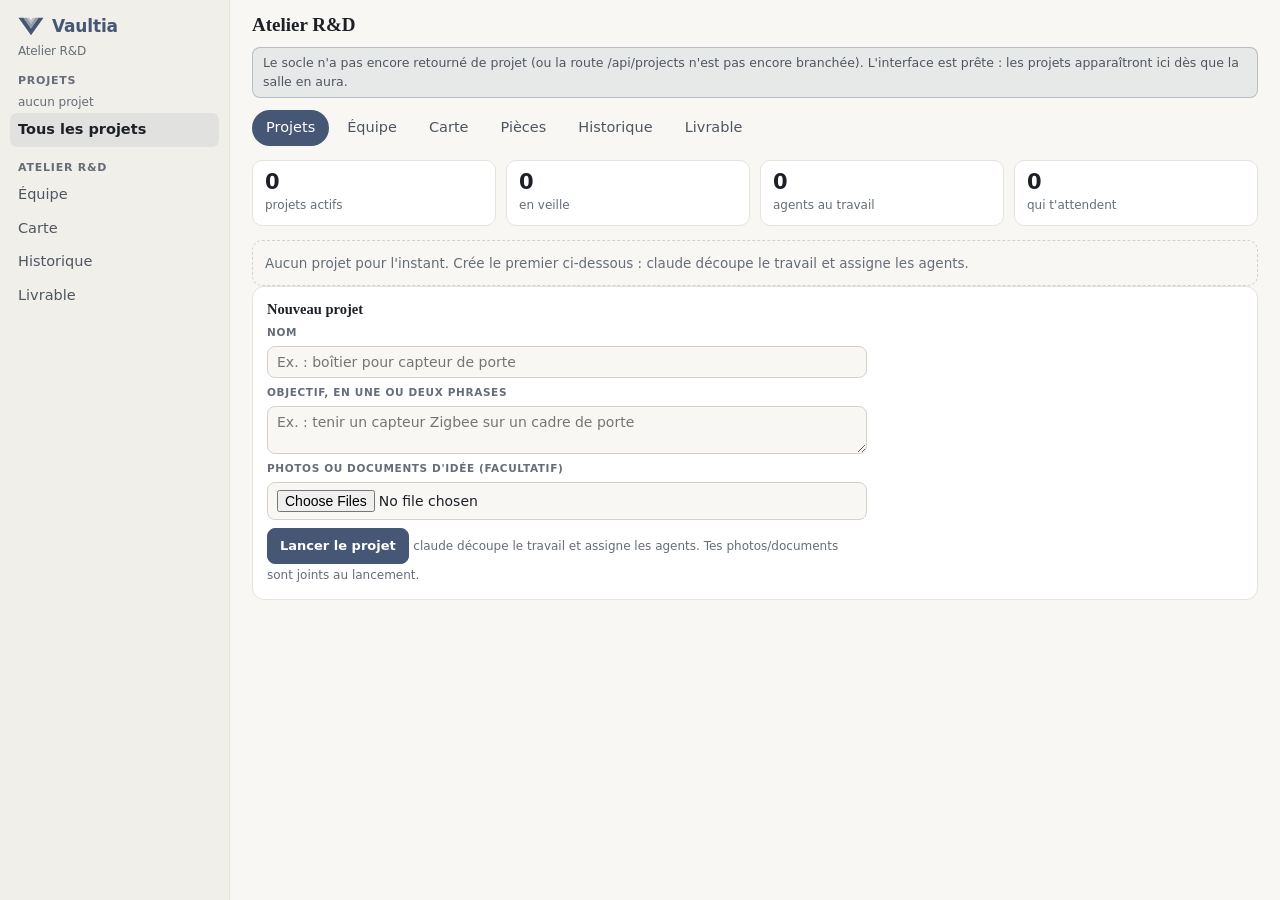
==== static/atelier.html @ d3f09b32 "3D : corrige le module (return illegal l.96 + import 'three' nu) qui cassait toute la vue 3D three-v" ====
<!doctype html>
<html lang="fr">
<head>
<meta charset="utf-8">
<meta name="viewport" content="width=device-width, initial-scale=1, viewport-fit=cover">
<title>Atelier R&amp;D · Vaultia</title>
<link rel="stylesheet" href="/static/atelier.css?v=2">
</head>
<body>
<div class="mtop">
  <span class="brand"><svg class="logo" viewBox="100 180 312 222" aria-hidden="true"><path fill-rule="evenodd" fill="currentColor" d="M106 185.5H406L256 397Z M164.59 185.5H347.41L256 314.38Z"/><path fill-rule="evenodd" fill="currentColor" fill-opacity=".55" d="M164.59 185.5H347.41L256 314.38Z M202.09 185.5H309.91L256 261.51Z"/><path fill-rule="evenodd" fill="currentColor" fill-opacity=".3" d="M202.09 185.5H309.91L256 261.51Z M234.91 185.5H277.09L256 215.24Z"/></svg>Vaultia</span>
  <label for="msel" class="lbl" hidden>Aller à</label>
  <select id="msel" aria-label="Aller à"></select>
</div>

<div class="app">
  <aside class="rail" aria-label="Atelier R&D">
    <div class="brand"><svg class="logo" viewBox="100 180 312 222" aria-hidden="true"><path fill-rule="evenodd" fill="currentColor" d="M106 185.5H406L256 397Z M164.59 185.5H347.41L256 314.38Z"/><path fill-rule="evenodd" fill="currentColor" fill-opacity=".55" d="M164.59 185.5H347.41L256 314.38Z M202.09 185.5H309.91L256 261.51Z"/><path fill-rule="evenodd" fill="currentColor" fill-opacity=".3" d="M202.09 185.5H309.91L256 261.51Z M234.91 185.5H277.09L256 215.24Z"/></svg>Vaultia<small style="flex-basis:100%">Atelier R&amp;D</small></div>
    <div>
      <h4>Projets</h4>
      <div id="rail-proj"></div>
      <button class="it" data-go="projets">Tous les projets</button>
    </div>
    <div>
      <h4>Atelier R&amp;D</h4>
      <button class="it" data-go="equipe" aria-current="true">Équipe</button>
      <button class="it" data-go="carte">Carte</button>
      <button class="it" data-go="hist">Historique</button>
      <button class="it" data-go="livrable">Livrable</button>
    </div>
  </aside>

  <main class="main" id="main">
    <div class="mhead"><h1>Atelier R&amp;D</h1><span class="sub" id="mhead-sub"></span></div>
    <div class="note" id="note" hidden></div>
    <div class="alertes" id="alertes" hidden></div>
    <div class="equipe-row" id="equipe-row" hidden></div>

    <nav class="tabs" role="tablist" id="tabs">
      <button role="tab" aria-selected="true" data-v="projets">Projets</button>
      <button role="tab" aria-selected="false" data-v="equipe">Équipe</button>
      <button role="tab" aria-selected="false" data-v="carte">Carte</button>
      <button role="tab" aria-selected="false" data-v="pieces">Pièces</button>
      <button role="tab" aria-selected="false" data-v="hist">Historique</button>
      <button role="tab" aria-selected="false" data-v="livrable">Livrable</button>
    </nav>

    <div id="projhead" hidden></div>

    <section id="v-projets">
      <div class="summary" id="psum"></div>
      <div id="prows"></div>
      <div class="panel">
        <h3>Nouveau projet</h3>
        <form class="form" id="newproj">
          <label class="lbl" for="np-nom">Nom</label><input id="np-nom" placeholder="Ex. : boîtier pour capteur de porte">
          <label class="lbl" for="np-but">Objectif, en une ou deux phrases</label><textarea id="np-but" rows="2" placeholder="Ex. : tenir un capteur Zigbee sur un cadre de porte"></textarea>
          <label class="lbl" for="np-fich">Photos ou documents d'idée (facultatif)</label><input id="np-fich" type="file" multiple accept="image/*,.pdf,.txt,.md,.csv,.json,.doc,.docx,.xls,.xlsx,.ppt,.pptx,.rtf,.odt,.dxf,.step,.stp,.stl,.3mf,.fcstd">
          <div><button class="btn pri" type="submit">Lancer le projet</button> <span class="cap">claude découpe le travail et assigne les agents. Tes photos/documents sont joints au lancement.</span></div>
        </form>
      </div>
    </section>

    <section id="v-equipe" hidden>
      <div class="summary" id="esum"></div>
      <div class="team" id="team"></div>
    </section>

    <section id="v-carte" hidden>
      <div class="chips" style="margin-bottom:8px;justify-content:space-between;width:100%"><span class="cap" id="carte-proj"></span><button class="btn pri" data-act="newtask">+ Tâche</button></div>
      <form class="panel form" id="taskform" hidden>
        <h3>Nouvelle tâche dans ce projet</h3>
        <label class="lbl" for="tk-t">Titre</label><input id="tk-t" placeholder="Ex. : vérifier le jeu des tenons après impression">
        <label class="lbl" for="tk-c">Étape</label><select id="tk-c"></select>
        <label class="lbl" for="tk-r">Responsable</label><select id="tk-r"><option>claude</option><option>codex</option><option>qwencode</option><option>grok</option><option>gemini</option><option>Charles</option></select>
        <div><button class="btn pri" type="submit">Ajouter la tâche</button> <button class="btn" type="button" data-act="canceltask">Annuler</button></div>
      </form>
      <div class="legend"><span class="pill s-fait">fait</span><span class="pill s-cours">en cours</span><span class="pill s-afaire">à faire</span><span class="pill s-charles">attend Charles</span><span class="pill s-bloque">bloqué</span></div>
      <div class="pourquoi" id="pourquoi" hidden></div>
      <div class="mapbox" id="mapbox"><svg class="links" id="links"></svg><div class="map" id="map"></div></div>
      <p class="cap">Clique une tâche pour sa fiche (ce qui a été fait, pourquoi, preuve, historique), ou une étape pour ce qu'elle couvre.</p>
    </section>

    <section id="v-pieces" hidden>
      <div class="panel">
        <h3>Vue éclatée</h3>
        <div id="pc-eclatee" class="eclatee"></div>
        <p class="cap">Chaque bloc est un sous-ensemble. Il s'assombrit à mesure que ses pièces sont validées. Clique un bloc pour ouvrir sa fiche.</p>
      </div>
      <div class="panel">
        <div class="chips" style="margin-bottom:8px;justify-content:space-between;width:100%">
          <h3 style="margin:0">Progression 3D</h3>
          <span class="cap" id="v3d-cap"></span>
        </div>
        <div id="v3d-wrap" style="height:420px;position:relative;border:1px solid var(--line);border-radius:8px;overflow:hidden">
          <div id="v3d-canvas" style="width:100%;height:100%"></div>
        </div>
        <div class="chips" style="margin-top:8px;justify-content:space-between;width:100%">
          <label class="lbl" for="v3d-eclate" style="margin:0">Éclaté</label>
          <input type="range" id="v3d-eclate" min="0" max="100" value="0" style="width:120px">
        </div>
        <p class="cap">Rotation : glisser. Zoom : molette. Clic sur une pièce → sa fiche. Les fantômes sont les sous-ensembles non modélisés.</p>
      </div>

      <div class="panel">
        <div class="chips" style="margin-bottom:8px;justify-content:space-between;width:100%">
          <h3 style="margin:0">Pièces du projet</h3>
          <span class="cap" id="pc-cap"></span>
        </div>
        <div class="pc-filtres">
          <input id="pc-q" type="search" placeholder="Filtrer (numéro, nom, révision, origine, statut)">
          <select id="pc-f" aria-label="Filtrer par statut"></select>
        </div>
        <div class="tblw"><table id="pc-tbl"></table></div>
      </div>
      <div class="panel">
        <h3>Achats du projet</h3>
        <div id="pc-achats"></div>
        <p class="cap">Clique une pièce du tableau pour sa fiche : offres sourcées, nomenclature (où elle est utilisée), historique et fichier.</p>
      </div>
    </section>

    <section id="v-hist" hidden>
      <div class="panel"><ul class="timeline" id="hlist"></ul></div>
    </section>

    <section id="v-livrable" hidden>
      <div class="grid2">
        <div class="panel"><h3>Livrables</h3><div class="tblw"><table id="liv-tbl"></table></div><p class="cap" id="liv-cap"></p></div>
        <div class="panel"><h3>Révisions figées</h3><div id="liv-rev"></div></div>
      </div>
    </section>
  </main>
</div>

<button class="fab" id="fab" data-act="openchat" hidden>Conversation</button>
<dialog class="fiche" id="fiche" aria-labelledby="fiche-t"><div id="fiche-c"></div></dialog>
<div class="toast" id="toast" hidden></div>
<script type="module" src="/static/three-viewer.js?v=2"></script>
<script type="module" src="/static/atelier.js?v=7"></script>
</body>
</html>
---- static/atelier.css ----
/* Atelier R&D · Vaultia — thème repris de la maquette v0.6 (atelier-rd-v0.6.html).
   3 colonnes : projets/vues à gauche, vue R&D au centre, (conversation en tiroir au cell). */
:root{
  --paper:#f8f7f4;--rail:#f1efea;--surface:#fff;--bubble:#edebe6;--ink:#1d2127;--ink2:#4f5661;--ink3:#666d78;
  --line:#e6e3dc;--line2:#d5d1c8;--slate:#465775;--slate-55:rgba(70,87,117,.55);--slate-30:rgba(70,87,117,.3);--slate-soft:rgba(70,87,117,.09);--slate-line:rgba(70,87,117,.3);--on-slate:#fff;
  --ok:#2e7a58;--ok-soft:rgba(46,122,88,.11);--warn:#946512;--warn-soft:rgba(148,101,18,.12);
  --bad:#b0413a;--bad-soft:rgba(176,65,58,.1);--idle:var(--slate-30);
  --ui:-apple-system,BlinkMacSystemFont,"Segoe UI Variable Text","Segoe UI",system-ui,Roboto,"Noto Sans",sans-serif;
  --read:"Source Serif 4","Iowan Old Style",Charter,Georgia,serif;
  --mono:ui-monospace,"SF Mono","Cascadia Code","JetBrains Mono",Menlo,Consolas,monospace;
}
@media (prefers-color-scheme:dark){:root:not([data-theme="light"]){
  --paper:#1e1e1c;--rail:#191917;--surface:#2a2a27;--bubble:#32322e;--ink:#ecebe6;--ink2:#bab6ae;--ink3:#9c9891;--line:#34342f;--line2:#45443f;
  --slate:#aebbd7;--slate-55:rgba(174,187,215,.55);--slate-30:rgba(174,187,215,.3);--slate-soft:rgba(174,187,215,.11);--slate-line:rgba(174,187,215,.32);--on-slate:#161b26;
  --ok:#7cc3a0;--ok-soft:rgba(124,195,160,.13);--warn:#e1b65b;--warn-soft:rgba(225,182,91,.13);--bad:#e5857c;--bad-soft:rgba(229,133,124,.12);
  --idle:var(--slate-30);color-scheme:dark}}
*{box-sizing:border-box}
[hidden]{display:none!important}
html,body{height:100%}
body{background:var(--paper);color:var(--ink);font:14.5px/1.5 var(--ui);margin:0}
button{font:inherit;color:inherit}
button:focus-visible,textarea:focus-visible,input:focus-visible,select:focus-visible{outline:2px solid var(--slate);outline-offset:2px}
code{font:12.5px var(--mono)}
.app{display:grid;grid-template-columns:230px minmax(0,1fr);height:100%}
/* ---- rail ---- */
.rail{background:var(--rail);border-right:1px solid var(--line);padding:14px 10px;overflow-y:auto;display:flex;flex-direction:column;gap:14px}
.brand{font:600 17px var(--ui);letter-spacing:-.01em;color:var(--slate);padding:2px 8px;display:flex;align-items:center;gap:8px;flex-wrap:wrap}
.logo{width:26px;height:19px;color:var(--slate);flex:none}
.brand small{display:block;font:12px var(--ui);color:var(--ink3)}
.rail h4{font:600 11px var(--ui);letter-spacing:.07em;text-transform:uppercase;color:var(--ink3);margin:0 8px 4px}
.rail .it{display:flex;align-items:center;gap:8px;width:100%;text-align:left;background:none;border:0;border-radius:7px;padding:6px 8px;cursor:pointer;color:var(--ink2)}
.rail .it:hover{background:rgba(127,127,127,.08)}
.rail .it[aria-current="true"]{background:var(--slate-soft);color:var(--ink);font-weight:600}
.rail .it .st{margin-left:auto;font-size:11px;color:var(--ink3)}
.rail .proj{display:flex;align-items:center;gap:7px;width:100%;text-align:left;background:none;border:0;border-radius:7px;padding:6px 8px;cursor:pointer;color:var(--ink2);font:inherit}
.rail .proj[aria-current="true"]{background:var(--slate-soft);color:var(--ink);font-weight:600}
.rail .proj .pn{flex:1 1 auto;min-width:4ch;overflow:hidden;text-overflow:ellipsis;white-space:nowrap}
.rail .proj .st{flex:0 1 auto;min-width:0;max-width:45%;overflow:hidden;text-overflow:ellipsis;white-space:nowrap}
.rail .proj.enfant{margin-left:14px}
.rail .proj.enfant .pn{font-weight:500}
.rail-sep{height:1px;background:var(--line);margin:6px 8px}
.dot{width:8px;height:8px;border-radius:50%;flex:none;background:var(--idle)}
.dot.actif{background:var(--ok)}.dot.veille{background:var(--idle)}.dot.termine{background:var(--slate-55)}.dot.arrete{background:var(--bad)}.dot.silence{background:var(--warn)}.dot.fait{background:var(--ok)}
/* ---- centre ---- */
.main{overflow-y:auto;padding-inline:22px;padding-block:14px 44px;min-width:0}
.mhead{display:flex;flex-wrap:wrap;align-items:baseline;gap:6px 14px;margin-bottom:10px}
.mhead h1{font:600 19px/1.2 var(--read);margin:0}
.mhead .sub{color:var(--ink3);font-size:12.5px}
.note{font-size:12.5px;color:var(--ink2);background:var(--slate-soft);border:1px solid var(--slate-line);border-radius:8px;padding:6px 10px;margin-bottom:12px}
/* U4 : bandeau d'alertes globales (sauvegarde, copie hors tour) — accent « warn », distinct du .note d'erreur. */
.alertes{font-size:12.5px;color:var(--warn);background:var(--warn-soft);border:1px solid var(--line2);border-left:4px solid var(--warn);border-radius:8px;padding:6px 10px;margin-bottom:12px;display:flex;flex-wrap:wrap;gap:3px 12px;align-items:baseline}
.alertes .al{color:var(--ink2)}
/* U5 : rangée Équipe — qui travaille, sur quoi, depuis quand */
.equipe-row{font-size:12.5px;color:var(--ink2);background:var(--slate-soft);border:1px solid var(--slate-line);border-radius:8px;padding:6px 10px;margin-bottom:12px;display:flex;flex-wrap:wrap;gap:4px 16px;align-items:baseline}
.equipe-row b{color:var(--ink)}
.equipe-item{display:inline-flex;gap:6px;align-items:baseline}
.equipe-item .cap{font-size:11.5px}
nav.tabs{display:flex;gap:4px;margin-bottom:14px;overflow-x:auto}
nav.tabs button{font-weight:500;color:var(--ink2);background:none;border:1px solid transparent;border-radius:999px;padding:6px 13px;cursor:pointer;white-space:nowrap}
nav.tabs button[aria-selected="true"]{background:var(--slate);color:var(--on-slate)}
/* étape du projet */
.ph{background:var(--surface);border:1px solid var(--line);border-radius:12px;padding:12px 14px;margin-bottom:12px;display:flex;flex-direction:column;gap:10px}
.ph .top{display:flex;flex-wrap:wrap;align-items:center;gap:6px 12px}
.ph .top b{font:600 16px var(--read)}
.steps{display:flex;flex-wrap:wrap;gap:4px 0;align-items:center}
.step{display:flex;align-items:center;gap:6px;font-size:12.5px;color:var(--ink3);white-space:nowrap}
.step i{width:22px;height:22px;border-radius:50%;display:grid;place-items:center;font:600 11px var(--ui);font-style:normal;border:1.5px solid var(--slate-30);color:var(--ink3);background:var(--surface)}
.step.done i{background:var(--ok);border-color:var(--ok);color:var(--on-slate)}
.step.now i{background:var(--slate);border-color:var(--slate);color:var(--on-slate)}
.step.now{color:var(--ink);font-weight:600}
.step+.step::before{content:"";width:22px;height:2px;background:var(--slate-30);margin:0 5px}
.step.done+.step::before{background:var(--ok)}
.veille{opacity:.6}
.live{border:1px solid var(--slate-line);background:var(--slate-soft);border-radius:10px;padding:8px 10px;font-size:13px}
.live .lbl{display:block;margin-bottom:4px}
.live ul{margin:6px 0 0;padding-left:18px;display:flex;flex-direction:column;gap:3px}
.live li{font-size:12.5px;color:var(--ink2)}
/* résumés */
.summary{display:grid;grid-template-columns:repeat(4,minmax(0,1fr));gap:10px;margin-bottom:14px}
.sum{background:var(--surface);border:1px solid var(--line);border-radius:10px;padding:9px 12px}
.sum b{display:block;font:600 21px/1.15 var(--ui);font-variant-numeric:tabular-nums}
.sum span{font-size:12px;color:var(--ink3)}
/* pills d'état */
.pill{display:inline-flex;align-items:center;gap:5px;font:600 11px var(--ui);letter-spacing:.02em;border-radius:999px;padding:2px 8px;white-space:nowrap}
.pill::before{content:"";width:7px;height:7px;border-radius:50%;background:currentColor}
.s-actif,.s-fait{color:var(--ok);background:var(--ok-soft)}
.s-cours{color:var(--slate);background:var(--slate-soft)}
.s-afaire,.s-attente,.s-veille{color:var(--ink2);background:transparent;box-shadow:inset 0 0 0 1px var(--slate-30)}
.s-bloque{color:var(--bad);background:var(--bad-soft)}
.s-charles{color:var(--on-slate);background:var(--slate)}
.s-silence{color:var(--warn);background:var(--warn-soft)}
.s-arrete{color:var(--bad);background:var(--bad-soft)}
.s-actif::before{animation:pulse 1.6s ease-in-out infinite}
@keyframes pulse{50%{opacity:.25}}
@media (prefers-reduced-motion:reduce){.s-actif::before{animation:none}}
/* ligne projet */
.prow{display:grid;grid-template-columns:minmax(150px,1.2fr) minmax(150px,2fr) minmax(110px,1fr) auto;gap:8px 16px;align-items:center;background:var(--surface);border:1px solid var(--line);border-radius:12px;padding:12px 14px;margin-bottom:10px;cursor:pointer}
.prow:hover{border-color:var(--line2)}
.prow.cur{outline:2px solid var(--slate)}
.prow .nm{font-weight:650}
.prow .sub{font-size:12px;color:var(--ink3);margin-top:2px}
.bar{display:flex;height:10px;border-radius:999px;overflow:hidden;background:var(--line);min-width:120px}
.bar i{display:block}
.bar .b-fait{background:var(--ok)}.bar .b-cours{background:var(--slate-55)}.bar .b-charles{background:var(--slate)}.bar .b-afaire{background:var(--slate-30)}.bar .b-bloque{background:var(--bad)}
/* équipe */
.team{display:grid;grid-template-columns:repeat(auto-fill,minmax(240px,1fr));gap:12px}
.agent{background:var(--surface);border:1px solid var(--line);border-radius:12px;padding:12px 14px;display:flex;flex-direction:column;gap:7px;text-align:left}
.agent .hd{display:flex;align-items:center;gap:8px;justify-content:space-between}
.agent .nm{font-weight:650;font-size:15px}
.agent .role{font-size:12px;color:var(--ink3)}
.agent .tache{font-size:13px;color:var(--ink2)}
.lbl{font:600 10.5px var(--ui);letter-spacing:.06em;text-transform:uppercase;color:var(--ink3)}
.agent .meta{display:flex;flex-wrap:wrap;gap:4px 12px;font-size:12px;color:var(--ink3);font-variant-numeric:tabular-nums}
/* carte */
.mapbox{overflow-x:auto;background:var(--surface);border:1px solid var(--line);border-radius:12px;position:relative}
.map{position:relative;display:grid;grid-template-columns:repeat(5,minmax(0,1fr));gap:14px;padding:14px;min-width:640px}
.col h3{font:600 11px var(--ui);letter-spacing:.07em;text-transform:uppercase;color:var(--ink3);margin:0 0 8px}
.col{display:flex;flex-direction:column;gap:8px;position:relative;z-index:1}
.node{background:var(--paper);border:1px solid var(--line2);border-left:4px solid var(--idle);border-radius:8px;padding:7px 9px;cursor:pointer;text-align:left;display:flex;flex-direction:column;gap:3px}
.node:hover{background:var(--slate-soft)}
.node .t{font-size:13px;font-weight:600;line-height:1.3}
.node .w{font-size:11px;color:var(--ink3)}
.node .msgs{font-size:11px;color:var(--slate);font-weight:600}
.node .disc{font-size:11px;padding:1px 8px;border-radius:999px;background:var(--slate-soft);color:var(--slate);border:1px solid var(--slate-line);cursor:pointer;margin-left:4px}
.node .disc:hover{background:var(--slate);color:var(--on-slate)}
.node[data-s="fait"]{border-left-color:var(--ok)}.node[data-s="en_cours"]{border-left-color:var(--slate-55)}
.node[data-s="charles"]{border-left-color:var(--slate)}.node[data-s="bloque"]{border-left-color:var(--bad)}.node[data-s="afaire"]{border-left-color:var(--idle)}
.node.sel{outline:2px solid var(--slate)}
svg.links{position:absolute;inset:0;z-index:0;pointer-events:none}
svg.links path{fill:none;stroke:var(--slate);stroke-width:1.8}
.legend{display:flex;flex-wrap:wrap;gap:8px;margin-bottom:10px}
/* historique */
.day{font:600 12px var(--ui);letter-spacing:.05em;text-transform:uppercase;color:var(--ink3);margin:14px 0 4px}
.timeline{list-style:none;padding:0;margin:0}
.timeline li{display:grid;grid-template-columns:110px 1fr;gap:8px;padding-block:7px;border-bottom:1px solid var(--line);font-size:13.5px}
.timeline time{font:12px var(--mono);color:var(--ink3);padding-top:1px}
.timeline .type{font:600 10.5px var(--ui);letter-spacing:.04em;text-transform:uppercase;color:var(--slate);margin-right:6px}
.tool{font:11.5px var(--mono);background:var(--slate-soft);color:var(--slate);border-radius:4px;padding:1px 5px;margin-right:4px}
/* livrable */
.grid2{display:grid;grid-template-columns:minmax(0,1.4fr) minmax(0,1fr);gap:12px}
.panel{background:var(--surface);border:1px solid var(--line);border-radius:12px;padding:14px;min-width:0;margin-bottom:12px}
.panel h3{font:600 14.5px var(--read);margin:0 0 8px}
table{width:100%;border-collapse:collapse;font-size:13px}
td,th{padding:5px 6px;border-bottom:1px solid var(--line);text-align:left;vertical-align:top}
th{font:600 11px var(--ui);letter-spacing:.05em;text-transform:uppercase;color:var(--ink3)}
td.n{text-align:right;font-variant-numeric:tabular-nums;white-space:nowrap}
.tblw{overflow-x:auto}
.cap{font-size:12px;color:var(--ink3);margin-top:6px}
.rev{border:1px solid var(--line);border-radius:10px;padding:10px;margin-bottom:8px}
.rev .hd{display:flex;align-items:center;gap:8px;justify-content:space-between}
.rev .hd b{font:600 14px var(--read)}
.chips{display:flex;flex-wrap:wrap;gap:6px}
.chip{font-size:12px;border:1px solid var(--line2);border-radius:999px;padding:2px 9px;color:var(--ink2);background:var(--surface)}
/* formulaires + boutons */
.form{display:grid;gap:8px;max-width:600px}
.form input,.form textarea,.form select{font:14px var(--ui);background:var(--paper);color:var(--ink);border:1px solid var(--line2);border-radius:8px;padding:7px 9px;width:100%}
.btn{font-weight:600;font-size:13px;border-radius:8px;padding:7px 12px;cursor:pointer;border:1px solid var(--line2);background:var(--surface)}
.btn.pri{background:var(--slate);border-color:var(--slate);color:var(--on-slate)}
.btn.stop{color:var(--bad);border-color:var(--bad)}
.btn:disabled{opacity:.5;cursor:not-allowed}
.empty{color:var(--ink3);font-size:13.5px;border:1px dashed var(--line2);border-radius:10px;padding:12px}
.toast{position:fixed;left:50%;transform:translateX(-50%);bottom:calc(env(safe-area-inset-bottom,0px) + 18px);background:var(--ink);color:var(--paper);padding:9px 14px;border-radius:10px;font-size:13.5px;z-index:40;max-width:calc(100% - 32px)}
.fab{display:none}
/* ---- cell ---- */
.mtop{display:none}
/* fiche d'une tâche / d'une étape */
button.step{background:none;border:0;padding:2px 4px;border-radius:7px;cursor:pointer;font:inherit;font-size:12.5px}
button.step:hover,.steph:hover{background:var(--slate-soft)}
.steph{all:unset;cursor:pointer;border-radius:5px;padding:1px 3px;margin:-1px -3px}
.fiche{width:min(640px,calc(100vw - 32px));max-height:calc(100dvh - 48px);overflow-y:auto;background:var(--surface);color:var(--ink);border:1px solid var(--line2);border-radius:14px;padding:16px 18px}
.fiche::backdrop{background:rgba(0,0,0,.45)}
.fiche .fh{display:flex;gap:12px;align-items:flex-start;justify-content:space-between;margin-bottom:10px}
.fiche h2{font:600 18px/1.3 var(--ui);margin:2px 0 0}
.fiche .fm{display:flex;flex-wrap:wrap;gap:6px 14px;align-items:center;font-size:13px;color:var(--ink2);margin-bottom:12px}
.fiche .fc{border-top:1px solid var(--line);padding:10px 0}
.fiche .fc p{margin:4px 0 0;white-space:pre-wrap;overflow-wrap:anywhere}
.fiche a{color:var(--slate)}
.fiche .ff{border-top:1px solid var(--line);padding-top:12px}
.fhist{list-style:none;margin:6px 0 0;padding:0;display:flex;flex-direction:column;gap:8px;font-size:13px}
.fhist li{display:grid;grid-template-columns:auto 1fr;gap:10px;overflow-wrap:anywhere}
.fhist time{color:var(--ink3);font-variant-numeric:tabular-nums;white-space:nowrap}
.fhist .type{font:600 10.5px var(--ui);text-transform:uppercase;letter-spacing:.05em;color:var(--slate);margin-right:6px}
.flist{list-style:none;margin:6px 0 0;padding:0;display:flex;flex-direction:column;gap:6px}
.flist button{all:unset;box-sizing:border-box;width:100%;cursor:pointer;display:flex;flex-direction:column;gap:3px;border:1px solid var(--line);border-radius:9px;padding:8px 10px}
.flist button:hover{background:var(--slate-soft)}
.flist .pill{align-self:flex-start}
/* ---- P5 : jalons (décisions de Charles) ---- */
.jalon{border:1px solid var(--line);border-left:4px solid var(--warn);border-radius:10px;padding:10px 12px;margin:8px 0}
.jalon-hd{display:flex;align-items:center;gap:8px;flex-wrap:wrap;margin-bottom:6px}
.jalon-hd b{font:600 15px var(--read)}
.crits{list-style:none;margin:4px 0 6px;padding:0;display:flex;flex-direction:column;gap:4px;font-size:13px}
.crits li{display:flex;align-items:baseline;gap:8px;flex-wrap:wrap}
.crits .cap{margin:0 0 0 auto}
.crit{font:600 10.5px var(--ui);letter-spacing:.03em;text-transform:uppercase;border-radius:999px;padding:1px 7px;white-space:nowrap}
.crit-ok{color:var(--ok);background:var(--ok-soft)}
.crit-part{color:var(--warn);background:var(--warn-soft)}
.crit-rate{color:var(--bad);background:var(--bad-soft)}
.crit-mes{color:var(--ink2);background:transparent;box-shadow:inset 0 0 0 1px var(--slate-30)}
.jb{border-top:1px solid var(--line);margin-top:8px;padding-top:8px;display:grid;gap:5px}
.jb-btns{display:flex;flex-wrap:wrap;gap:6px}
.jb .btn.dec{font-size:12.5px;padding:6px 11px}
.jb select,.jb input{font:13px var(--ui);background:var(--paper);color:var(--ink);border:1px solid var(--line2);border-radius:7px;padding:5px 8px;width:100%}
.jb .lbl{margin-top:2px}
/* ---- P5 : « pourquoi » sur la carte (méthode de l'étape courante, au-dessus de la grille) ---- */
#pourquoi{margin-bottom:12px}
.pourquoi-d{background:var(--slate-soft);border:1px solid var(--slate-line);border-radius:10px;padding:8px 12px;font-size:13px}
.pourquoi-d summary{cursor:pointer;font-weight:600;color:var(--ink);list-style-position:inside}
.pourquoi-d summary:hover{color:var(--slate)}
.pourquoi-c{margin-top:8px;white-space:pre-wrap;overflow-wrap:anywhere;color:var(--ink2);line-height:1.55}
.pourquoi-c code{font:12px var(--mono);background:var(--surface);border:1px solid var(--line2);border-radius:4px;padding:0 4px}
/* Le « pourquoi » d'une tâche : son raisonnement (conclusion), sous le titre du nœud. */
.node .pourquoi-t{font-size:12px;color:var(--ink2);line-height:1.4;overflow:hidden;display:-webkit-box;-webkit-line-clamp:3;-webkit-box-orient:vertical}
/* ---- P5 : liste d'hypothèses de la fiche projet ---- */
.flist.hypo li{display:flex;flex-direction:column;gap:3px}
/* ---- N3 : vue Pièces (tableau filtrable, fiche, nomenclature en arbre, achats) ---- */
/* U6 : vue éclatée schématique — blocs par sous-ensemble */
.eclatee{display:grid;grid-template-columns:repeat(auto-fill,minmax(140px,1fr));gap:8px;margin-bottom:10px}
.eclatee-bloc{all:unset;box-sizing:border-box;cursor:pointer;display:flex;flex-direction:column;gap:2px;border:1px solid var(--line2);border-radius:8px;padding:8px 10px;background:var(--slate-soft);transition:opacity .2s,background .15s}
.eclatee-bloc:hover{background:var(--slate-line)}
.eclatee-bloc b{font-size:13px;color:var(--ink)}
.eclatee-bloc .cap{font-size:11.5px}
.pc-filtres{display:flex;gap:8px;margin-bottom:10px;flex-wrap:wrap}
.pc-filtres input{flex:1 1 220px;font:13.5px var(--ui);background:var(--paper);color:var(--ink);border:1px solid var(--line2);border-radius:8px;padding:7px 9px}
.pc-filtres select{font:13.5px var(--ui);background:var(--paper);color:var(--ink);border:1px solid var(--line2);border-radius:8px;padding:7px 9px;max-width:200px}
#pc-tbl .pc-row{cursor:pointer}
#pc-tbl .pc-row:hover{background:var(--slate-soft)}
#pc-tbl .sub{margin:0}
/* nomenclature en arbre (dans la fiche pièce) */
.pc-node{margin-left:0}
.pc-node .pc-node{margin-left:18px;border-left:1px solid var(--line);padding-left:8px}
.pc-toggle{all:unset;box-sizing:border-box;width:100%;cursor:pointer;display:flex;align-items:center;gap:8px;flex-wrap:wrap;padding:5px 7px;border:1px solid var(--line);border-radius:8px}
.pc-toggle:hover{background:var(--slate-soft)}
.pc-toggle .pc-ref{display:inline-flex;align-items:center;gap:6px;min-width:0}
.pc-toggle .pc-ref b{font-size:13px}
.pc-toggle code{font-size:12px}
.pc-qt{font:600 12px var(--mono);color:var(--slate);white-space:nowrap}
.pc-node.racine > .pc-toggle{border-color:var(--slate-line);background:var(--slate-soft)}
.pc-kids{display:flex;flex-direction:column;gap:5px;padding:6px 0 2px}
.pc-kids[hidden]{display:none}
@media (max-width:900px){
  .fiche{width:100vw;max-width:100vw;max-height:88dvh;margin:auto 0 0;border-radius:14px 14px 0 0;padding:14px 16px calc(14px + env(safe-area-inset-bottom,0px))}
  .app{display:block;height:auto}
  .rail{display:none}
  .mtop{display:flex;gap:8px;align-items:center;padding:10px 16px;border-bottom:1px solid var(--line);background:var(--rail);position:sticky;top:env(safe-area-inset-top,0px);z-index:5}
  .mtop .brand{padding:0}
  .mtop select{margin-left:auto;font:14px var(--ui);background:var(--surface);color:var(--ink);border:1px solid var(--line2);border-radius:8px;padding:5px 8px;max-width:55%}
  .main{padding-inline:16px}
  .summary{grid-template-columns:repeat(2,minmax(0,1fr))}
  .grid2{grid-template-columns:1fr}
  .prow{grid-template-columns:1fr}
  /* carte sur cell : une colonne, sans les étapes vides (avant : 640px de large, les tâches hors écran) */
  .map{grid-template-columns:1fr;min-width:0}
  .col.vide{display:none}
}

/* Visualiseur de livrables (modale #fiche) : rendu markdown, images, code, tableaux. */
.btn.mini{font-size:12px;padding:3px 10px}
.liv-vue{overflow-x:auto}
.liv-img{max-width:100%;height:auto;border:1px solid var(--line);border-radius:8px;background:var(--paper)}
.liv-md{line-height:1.6;overflow-wrap:anywhere}
.liv-md .liv-h{margin:14px 0 6px;line-height:1.3}
.liv-md h1.liv-h{font-size:20px}.liv-md h2.liv-h{font-size:17px}.liv-md h3.liv-h{font-size:15px}
.liv-md h4.liv-h,.liv-md h5.liv-h,.liv-md h6.liv-h{font-size:13.5px}
.liv-md p{margin:6px 0;white-space:normal}
.liv-md .liv-list{margin:6px 0;padding-left:22px}
.liv-md .liv-list .liv-list{margin:2px 0}
.liv-md li{margin:2px 0}
.liv-md .liv-hr{border:none;border-top:1px solid var(--line2);margin:12px 0}
.liv-md .liv-bq{border-left:3px solid var(--line2);margin:8px 0;padding:2px 0 2px 12px;color:var(--ink2)}
.liv-md code{font:12px var(--mono);background:var(--surface);border:1px solid var(--line2);border-radius:4px;padding:0 4px}
.liv-code{background:var(--surface);border:1px solid var(--line2);border-radius:8px;padding:10px 12px;overflow-x:auto;margin:8px 0}
.liv-code code{font:12.5px/1.5 var(--mono);background:none;border:none;padding:0;white-space:pre}
.liv-tblw{overflow-x:auto;margin:8px 0}
.liv-tbl{border-collapse:collapse;width:100%;font-size:13px}
.liv-tbl th,.liv-tbl td{border:1px solid var(--line2);padding:5px 9px;text-align:left;vertical-align:top}
.liv-tbl th{background:var(--surface);font-weight:600}
.liv-lien{cursor:pointer;text-decoration:underline;text-underline-offset:2px}
/* G5 — Vue 3D progression */
#v3d-wrap { background: #1a1e24; }
#v3d-canvas canvas { display: block; }
.v3d-legende {
  position: absolute; bottom: 8px; left: 8px;
  display: flex; gap: 10px; flex-wrap: wrap;
  font-size: 11px; color: #ccc; pointer-events: none; z-index: 2;
}
.v3d-li { display: flex; align-items: center; gap: 4px; }
.v3d-li i { display: inline-block; width: 10px; height: 10px; border-radius: 2px; }
#v3d-eclate { accent-color: #1f6feb; }
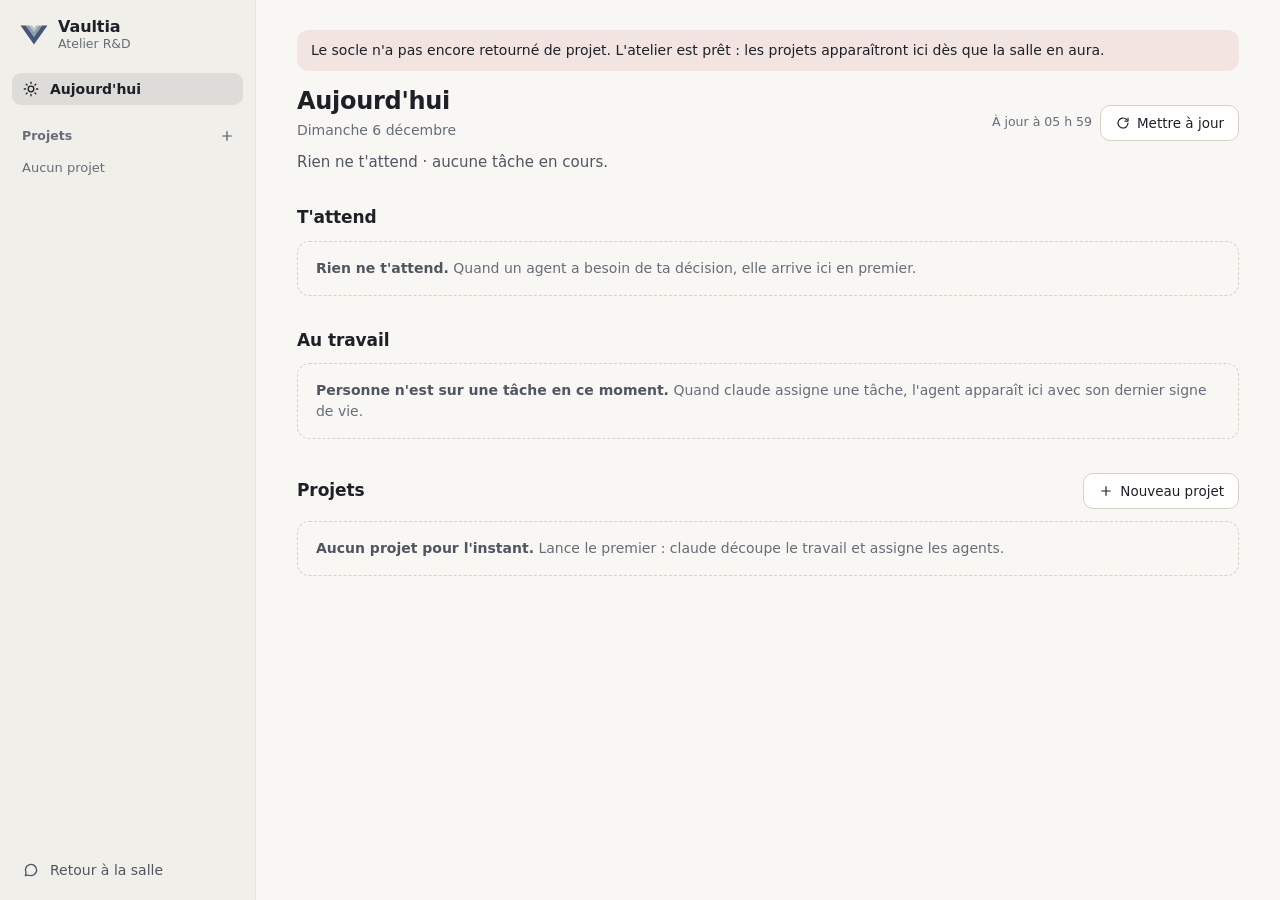
==== commit a5a6abfb: "Atelier v3 : accueil « Aujourd'hui » et tableau des tâches par état - Accueil « Aujourd'hui », tous " ====
--- a/static/atelier.html
+++ b/static/atelier.html
@@ -3,140 +3,165 @@
 <head>
 <meta charset="utf-8">
 <meta name="viewport" content="width=device-width, initial-scale=1, viewport-fit=cover">
-<title>Atelier R&amp;D · Vaultia</title>
-<link rel="stylesheet" href="/static/atelier.css?v=2">
+<meta name="color-scheme" content="light dark">
+<meta name="theme-color" content="#f8f7f4" media="(prefers-color-scheme: light)">
+<meta name="theme-color" content="#1e1e1c" media="(prefers-color-scheme: dark)">
+<title>Atelier · Vaultia</title>
+<link rel="icon" href="/static/favicon.ico" sizes="any">
+<link rel="icon" type="image/svg+xml" href="/static/icons/icone.svg">
+<link rel="apple-touch-icon" href="/static/icons/apple-touch-icon.png">
+<link rel="preload" href="/static/fonts/source-serif-4-normal.woff2" as="font" type="font/woff2" crossorigin>
+<link rel="stylesheet" href="/static/atelier.css?v=3">
 </head>
 <body>
-<div class="mtop">
-  <span class="brand"><svg class="logo" viewBox="100 180 312 222" aria-hidden="true"><path fill-rule="evenodd" fill="currentColor" d="M106 185.5H406L256 397Z M164.59 185.5H347.41L256 314.38Z"/><path fill-rule="evenodd" fill="currentColor" fill-opacity=".55" d="M164.59 185.5H347.41L256 314.38Z M202.09 185.5H309.91L256 261.51Z"/><path fill-rule="evenodd" fill="currentColor" fill-opacity=".3" d="M202.09 185.5H309.91L256 261.51Z M234.91 185.5H277.09L256 215.24Z"/></svg>Vaultia</span>
-  <label for="msel" class="lbl" hidden>Aller à</label>
-  <select id="msel" aria-label="Aller à"></select>
-</div>
+<!-- Atelier v3 : accueil « Aujourd'hui » (ce qui t'attend, qui travaille, projets), page projet avec frise
+     des étapes et tableau des tâches par état. Routes : #/ (aujourd'hui), #/p/<projet>[/taches|pieces|hist|livrables]. -->
+<header class="topbar">
+  <button class="ibtn" id="menu" type="button" aria-label="Ouvrir le menu" aria-controls="rail" aria-expanded="false"><svg viewBox="0 0 24 24" aria-hidden="true"><path d="M4 7h16M4 12h16M4 17h16"/></svg></button>
+  <span class="tb-titre" id="tb-titre">Aujourd'hui</span>
+  <button class="ibtn" type="button" data-act="rafraichir" aria-label="Mettre à jour"><svg viewBox="0 0 24 24" aria-hidden="true"><path d="M19.5 12a7.5 7.5 0 1 1-2.2-5.3"/><path d="M19.5 4.5v4.6h-4.6"/></svg></button>
+</header>
+<div class="voile" id="voile" hidden></div>
 
 <div class="app">
-  <aside class="rail" aria-label="Atelier R&D">
-    <div class="brand"><svg class="logo" viewBox="100 180 312 222" aria-hidden="true"><path fill-rule="evenodd" fill="currentColor" d="M106 185.5H406L256 397Z M164.59 185.5H347.41L256 314.38Z"/><path fill-rule="evenodd" fill="currentColor" fill-opacity=".55" d="M164.59 185.5H347.41L256 314.38Z M202.09 185.5H309.91L256 261.51Z"/><path fill-rule="evenodd" fill="currentColor" fill-opacity=".3" d="M202.09 185.5H309.91L256 261.51Z M234.91 185.5H277.09L256 215.24Z"/></svg>Vaultia<small style="flex-basis:100%">Atelier R&amp;D</small></div>
-    <div>
-      <h4>Projets</h4>
+  <aside class="rail" id="rail" aria-label="Navigation de l'atelier">
+    <a class="marque" href="#/">
+      <svg class="logo" viewBox="100 180 312 222" aria-hidden="true"><path fill-rule="evenodd" fill="currentColor" d="M106 185.5H406L256 397Z M164.59 185.5H347.41L256 314.38Z"/><path fill-rule="evenodd" fill="currentColor" fill-opacity=".55" d="M164.59 185.5H347.41L256 314.38Z M202.09 185.5H309.91L256 261.51Z"/><path fill-rule="evenodd" fill="currentColor" fill-opacity=".3" d="M202.09 185.5H309.91L256 261.51Z M234.91 185.5H277.09L256 215.24Z"/></svg>
+      <span>Vaultia<small>Atelier R&amp;D</small></span>
+    </a>
+    <nav class="rail-nav" aria-label="Pages">
+      <a class="it" href="#/" data-nav="jour"><svg viewBox="0 0 24 24" aria-hidden="true"><circle cx="12" cy="12" r="3.75"/><path d="M12 3v1.75M12 19.25V21M3 12h1.75M19.25 12H21M5.6 5.6l1.25 1.25M17.15 17.15l1.25 1.25M5.6 18.4l1.25-1.25M17.15 6.85l1.25-1.25"/></svg><span>Aujourd'hui</span><b class="badge" id="badge-jour" hidden></b></a>
+    </nav>
+    <div class="rail-sec">
+      <div class="rail-h"><span>Projets</span><button class="ibtn petit" type="button" data-act="nouveau-projet" aria-label="Nouveau projet"><svg viewBox="0 0 24 24" aria-hidden="true"><path d="M12 5.5v13M5.5 12h13"/></svg></button></div>
       <div id="rail-proj"></div>
-      <button class="it" data-go="projets">Tous les projets</button>
     </div>
-    <div>
-      <h4>Atelier R&amp;D</h4>
-      <button class="it" data-go="equipe" aria-current="true">Équipe</button>
-      <button class="it" data-go="carte">Carte</button>
-      <button class="it" data-go="hist">Historique</button>
-      <button class="it" data-go="livrable">Livrable</button>
-    </div>
+    <a class="it rail-salle" href="/"><svg viewBox="0 0 24 24" aria-hidden="true"><path d="M19.5 12a7.5 7.5 0 0 1-10.9 6.7L4.5 19.5l.9-3.8A7.5 7.5 0 1 1 19.5 12Z"/></svg><span>Retour à la salle</span></a>
   </aside>
 
   <main class="main" id="main">
-    <div class="mhead"><h1>Atelier R&amp;D</h1><span class="sub" id="mhead-sub"></span></div>
-    <div class="note" id="note" hidden></div>
-    <div class="alertes" id="alertes" hidden></div>
-    <div class="equipe-row" id="equipe-row" hidden></div>
+    <div class="note" id="note" role="alert" hidden></div>
+    <div class="alertes" id="alertes" role="status" hidden></div>
 
-    <nav class="tabs" role="tablist" id="tabs">
-      <button role="tab" aria-selected="true" data-v="projets">Projets</button>
-      <button role="tab" aria-selected="false" data-v="equipe">Équipe</button>
-      <button role="tab" aria-selected="false" data-v="carte">Carte</button>
-      <button role="tab" aria-selected="false" data-v="pieces">Pièces</button>
-      <button role="tab" aria-selected="false" data-v="hist">Historique</button>
-      <button role="tab" aria-selected="false" data-v="livrable">Livrable</button>
-    </nav>
+    <!-- ===== Aujourd'hui ===== -->
+    <section id="page-jour" class="page" hidden>
+      <header class="ph">
+        <div class="ph-titre"><h1>Aujourd'hui</h1><p class="ph-sub" id="jour-date"></p></div>
+        <div class="ph-act"><span class="maj" id="maj"></span><button class="btn" type="button" data-act="rafraichir"><svg viewBox="0 0 24 24" aria-hidden="true"><path d="M19.5 12a7.5 7.5 0 1 1-2.2-5.3"/><path d="M19.5 4.5v4.6h-4.6"/></svg>Mettre à jour</button></div>
+      </header>
+      <p class="resume" id="jour-resume"></p>
 
-    <div id="projhead" hidden></div>
+      <section class="sec" aria-labelledby="h-attend">
+        <div class="sec-h"><h2 id="h-attend">T'attend</h2><span class="compte" id="n-attend"></span></div>
+        <div id="attend"></div>
+      </section>
 
-    <section id="v-projets">
-      <div class="summary" id="psum"></div>
-      <div id="prows"></div>
-      <div class="panel">
-        <h3>Nouveau projet</h3>
-        <form class="form" id="newproj">
-          <label class="lbl" for="np-nom">Nom</label><input id="np-nom" placeholder="Ex. : boîtier pour capteur de porte">
+      <section class="sec" aria-labelledby="h-travail">
+        <div class="sec-h"><h2 id="h-travail">Au travail</h2><span class="compte" id="n-travail"></span></div>
+        <div id="travail"></div>
+      </section>
+
+      <section class="sec" aria-labelledby="h-projets">
+        <div class="sec-h"><h2 id="h-projets">Projets</h2><span class="compte" id="n-projets"></span>
+          <button class="btn sec-act" type="button" data-act="nouveau-projet"><svg viewBox="0 0 24 24" aria-hidden="true"><path d="M12 5.5v13M5.5 12h13"/></svg>Nouveau projet</button></div>
+        <form class="panneau form" id="newproj" hidden>
+          <h2 class="h-panneau">Nouveau projet</h2>
+          <label class="lbl" for="np-nom">Nom</label><input id="np-nom" autocomplete="off" placeholder="Ex. : boîtier pour capteur de porte">
           <label class="lbl" for="np-but">Objectif, en une ou deux phrases</label><textarea id="np-but" rows="2" placeholder="Ex. : tenir un capteur Zigbee sur un cadre de porte"></textarea>
           <label class="lbl" for="np-fich">Photos ou documents d'idée (facultatif)</label><input id="np-fich" type="file" multiple accept="image/*,.pdf,.txt,.md,.csv,.json,.doc,.docx,.xls,.xlsx,.ppt,.pptx,.rtf,.odt,.dxf,.step,.stp,.stl,.3mf,.fcstd">
-          <div><button class="btn pri" type="submit">Lancer le projet</button> <span class="cap">claude découpe le travail et assigne les agents. Tes photos/documents sont joints au lancement.</span></div>
+          <div class="form-pied"><button class="btn pri" type="submit">Lancer le projet</button><button class="btn" type="button" data-act="annuler-projet">Annuler</button></div>
+          <p class="cap">claude découpe le travail et assigne les agents. Tes photos et documents partent avec le lancement.</p>
         </form>
-      </div>
+        <div id="projets"></div>
+      </section>
     </section>
 
-    <section id="v-equipe" hidden>
-      <div class="summary" id="esum"></div>
-      <div class="team" id="team"></div>
-    </section>
+    <!-- ===== Projet ===== -->
+    <section id="page-projet" class="page" hidden>
+      <nav class="fil" aria-label="Fil d'Ariane"><a href="#/">Aujourd'hui</a><svg viewBox="0 0 24 24" aria-hidden="true"><path d="m9.5 6 6 6-6 6"/></svg><span id="fil-nom"></span></nav>
+      <header class="ph">
+        <div class="ph-titre"><h1 id="p-nom"></h1><span id="p-statut"></span></div>
+        <div class="ph-act">
+          <button class="btn" type="button" data-act="fiche-projet">Fiche projet</button>
+          <button class="btn" type="button" id="p-veille" data-status="" data-proj=""></button>
+          <button class="btn pri" type="button" data-act="newtask"><svg viewBox="0 0 24 24" aria-hidden="true"><path d="M12 5.5v13M5.5 12h13"/></svg>Tâche</button>
+        </div>
+      </header>
+      <p class="objectif" id="p-objectif" hidden></p>
+      <div class="direct" id="p-direct" hidden></div>
 
-    <section id="v-carte" hidden>
-      <div class="chips" style="margin-bottom:8px;justify-content:space-between;width:100%"><span class="cap" id="carte-proj"></span><button class="btn pri" data-act="newtask">+ Tâche</button></div>
-      <form class="panel form" id="taskform" hidden>
-        <h3>Nouvelle tâche dans ce projet</h3>
-        <label class="lbl" for="tk-t">Titre</label><input id="tk-t" placeholder="Ex. : vérifier le jeu des tenons après impression">
-        <label class="lbl" for="tk-c">Étape</label><select id="tk-c"></select>
-        <label class="lbl" for="tk-r">Responsable</label><select id="tk-r"><option>claude</option><option>codex</option><option>qwencode</option><option>grok</option><option>gemini</option><option>Charles</option></select>
-        <div><button class="btn pri" type="submit">Ajouter la tâche</button> <button class="btn" type="button" data-act="canceltask">Annuler</button></div>
-      </form>
-      <div class="legend"><span class="pill s-fait">fait</span><span class="pill s-cours">en cours</span><span class="pill s-afaire">à faire</span><span class="pill s-charles">attend Charles</span><span class="pill s-bloque">bloqué</span></div>
-      <div class="pourquoi" id="pourquoi" hidden></div>
-      <div class="mapbox" id="mapbox"><svg class="links" id="links"></svg><div class="map" id="map"></div></div>
-      <p class="cap">Clique une tâche pour sa fiche (ce qui a été fait, pourquoi, preuve, historique), ou une étape pour ce qu'elle couvre.</p>
-    </section>
+      <div class="etapes-w"><ol class="etapes" id="p-etapes" aria-label="Étapes du projet"></ol></div>
+      <div class="etape-info" id="p-etape-info"></div>
 
-    <section id="v-pieces" hidden>
-      <div class="panel">
-        <h3>Vue éclatée</h3>
-        <div id="pc-eclatee" class="eclatee"></div>
-        <p class="cap">Chaque bloc est un sous-ensemble. Il s'assombrit à mesure que ses pièces sont validées. Clique un bloc pour ouvrir sa fiche.</p>
-      </div>
-      <div class="panel">
-        <div class="chips" style="margin-bottom:8px;justify-content:space-between;width:100%">
-          <h3 style="margin:0">Progression 3D</h3>
-          <span class="cap" id="v3d-cap"></span>
+      <nav class="onglets" role="tablist" id="onglets" aria-label="Vues du projet">
+        <button role="tab" type="button" data-onglet="taches" aria-selected="true" aria-controls="t-taches">Tâches<span class="compte" id="o-taches"></span></button>
+        <button role="tab" type="button" data-onglet="pieces" aria-selected="false" aria-controls="t-pieces">Pièces<span class="compte" id="o-pieces"></span></button>
+        <button role="tab" type="button" data-onglet="hist" aria-selected="false" aria-controls="t-hist">Historique</button>
+        <button role="tab" type="button" data-onglet="livrables" aria-selected="false" aria-controls="t-livrables">Livrables<span class="compte" id="o-livrables"></span></button>
+      </nav>
+
+      <section id="t-taches" role="tabpanel" aria-label="Tâches">
+        <form class="panneau form" id="taskform" hidden>
+          <h2 class="h-panneau">Nouvelle tâche</h2>
+          <label class="lbl" for="tk-t">Titre</label><input id="tk-t" autocomplete="off" placeholder="Ex. : vérifier le jeu des tenons après impression">
+          <div class="form-2">
+            <div><label class="lbl" for="tk-c">Étape</label><select id="tk-c"></select></div>
+            <div><label class="lbl" for="tk-r">Responsable</label><select id="tk-r"><option>claude</option><option>codex</option><option>qwencode</option><option>grok</option><option>gemini</option><option>Charles</option></select></div>
+          </div>
+          <div class="form-pied"><button class="btn pri" type="submit">Ajouter la tâche</button><button class="btn" type="button" data-act="canceltask">Annuler</button></div>
+        </form>
+        <div class="tableau" id="tableau"></div>
+      </section>
+
+      <section id="t-pieces" role="tabpanel" aria-label="Pièces" hidden>
+        <div class="grille2">
+          <div class="panneau">
+            <h2 class="h-panneau">Sous-ensembles</h2>
+            <div id="pc-eclatee" class="eclatee"></div>
+            <p class="cap">La jauge avance à mesure que les pièces sont validées. Clique un bloc pour sa fiche.</p>
+          </div>
+          <div class="panneau">
+            <h2 class="h-panneau">Achats</h2>
+            <div id="pc-achats"></div>
+          </div>
         </div>
-        <div id="v3d-wrap" style="height:420px;position:relative;border:1px solid var(--line);border-radius:8px;overflow:hidden">
-          <div id="v3d-canvas" style="width:100%;height:100%"></div>
+        <div class="panneau">
+          <div class="panneau-h"><h2 class="h-panneau">Pièces du projet</h2><span class="cap" id="pc-cap"></span></div>
+          <div class="pc-filtres">
+            <input id="pc-q" type="search" placeholder="Filtrer : numéro, nom, révision, origine, statut" aria-label="Filtrer les pièces">
+            <select id="pc-f" aria-label="Filtrer par statut"></select>
+          </div>
+          <div class="tblw"><table id="pc-tbl"></table></div>
+          <p class="cap">Clique une pièce pour sa fiche : offres sourcées, nomenclature, plans et historique.</p>
         </div>
-        <div class="chips" style="margin-top:8px;justify-content:space-between;width:100%">
-          <label class="lbl" for="v3d-eclate" style="margin:0">Éclaté</label>
-          <input type="range" id="v3d-eclate" min="0" max="100" value="0" style="width:120px">
+        <div class="panneau">
+          <div class="panneau-h"><h2 class="h-panneau">Progression 3D</h2><span class="cap" id="v3d-cap"></span></div>
+          <div id="v3d-wrap" class="v3d-wrap"><div id="v3d-canvas" class="v3d-canvas"></div></div>
+          <div class="v3d-pied">
+            <label class="lbl" for="v3d-eclate">Éclaté</label>
+            <input type="range" id="v3d-eclate" min="0" max="100" value="0">
+            <span class="cap">Glisser pour tourner, molette pour zoomer, clic sur une pièce pour sa fiche. Les volumes pâles sont les sous-ensembles pas encore modélisés.</span>
+          </div>
         </div>
-        <p class="cap">Rotation : glisser. Zoom : molette. Clic sur une pièce → sa fiche. Les fantômes sont les sous-ensembles non modélisés.</p>
-      </div>
+      </section>
 
-      <div class="panel">
-        <div class="chips" style="margin-bottom:8px;justify-content:space-between;width:100%">
-          <h3 style="margin:0">Pièces du projet</h3>
-          <span class="cap" id="pc-cap"></span>
+      <section id="t-hist" role="tabpanel" aria-label="Historique" hidden>
+        <div id="hlist" class="journal"></div>
+      </section>
+
+      <section id="t-livrables" role="tabpanel" aria-label="Livrables" hidden>
+        <div class="grille2 liv">
+          <div class="panneau"><div class="panneau-h"><h2 class="h-panneau">Livrables</h2><span class="cap" id="liv-cap"></span></div><div class="tblw"><table id="liv-tbl"></table></div></div>
+          <div class="panneau"><div class="panneau-h"><h2 class="h-panneau">Révisions figées</h2><button class="btn pri" id="btn-approuver" type="button">Approuver</button></div><div id="liv-rev"></div></div>
         </div>
-        <div class="pc-filtres">
-          <input id="pc-q" type="search" placeholder="Filtrer (numéro, nom, révision, origine, statut)">
-          <select id="pc-f" aria-label="Filtrer par statut"></select>
-        </div>
-        <div class="tblw"><table id="pc-tbl"></table></div>
-      </div>
-      <div class="panel">
-        <h3>Achats du projet</h3>
-        <div id="pc-achats"></div>
-        <p class="cap">Clique une pièce du tableau pour sa fiche : offres sourcées, nomenclature (où elle est utilisée), historique et fichier.</p>
-      </div>
-    </section>
-
-    <section id="v-hist" hidden>
-      <div class="panel"><ul class="timeline" id="hlist"></ul></div>
-    </section>
-
-    <section id="v-livrable" hidden>
-      <div class="grid2">
-        <div class="panel"><h3>Livrables</h3><div class="tblw"><table id="liv-tbl"></table></div><p class="cap" id="liv-cap"></p></div>
-        <div class="panel"><h3>Révisions figées</h3><div id="liv-rev"></div></div>
-      </div>
+      </section>
     </section>
   </main>
 </div>
 
-<button class="fab" id="fab" data-act="openchat" hidden>Conversation</button>
-<dialog class="fiche" id="fiche" aria-labelledby="fiche-t"><div id="fiche-c"></div></dialog>
-<div class="toast" id="toast" hidden></div>
+<dialog class="fiche" id="fiche" aria-labelledby="fiche-t"><div id="fiche-c" tabindex="-1"></div></dialog>
+<div class="toast" id="toast" role="status" hidden></div>
 <script type="module" src="/static/three-viewer.js?v=2"></script>
-<script type="module" src="/static/atelier.js?v=7"></script>
+<script type="module" src="/static/atelier.js?v=9"></script>
 </body>
 </html>
--- a/static/atelier.css
+++ b/static/atelier.css
@@ -1,288 +1,480 @@
-/* Atelier R&D · Vaultia — thème repris de la maquette v0.6 (atelier-rd-v0.6.html).
-   3 colonnes : projets/vues à gauche, vue R&D au centre, (conversation en tiroir au cell). */
+/* Atelier R&D · Vaultia — v3 (2026-10-16).
+   Jetons repris de DESIGN.md (salle Vaultia) : papier et encre, un seul accent (l'ardoise), clair le jour et
+   sombre le soir. Deux pages : « Aujourd'hui » (ce qui t'attend, qui travaille, projets) et la page projet
+   (frise des étapes, tableau des tâches par état, pièces, historique, livrables). */
 :root{
-  --paper:#f8f7f4;--rail:#f1efea;--surface:#fff;--bubble:#edebe6;--ink:#1d2127;--ink2:#4f5661;--ink3:#666d78;
-  --line:#e6e3dc;--line2:#d5d1c8;--slate:#465775;--slate-55:rgba(70,87,117,.55);--slate-30:rgba(70,87,117,.3);--slate-soft:rgba(70,87,117,.09);--slate-line:rgba(70,87,117,.3);--on-slate:#fff;
-  --ok:#2e7a58;--ok-soft:rgba(46,122,88,.11);--warn:#946512;--warn-soft:rgba(148,101,18,.12);
-  --bad:#b0413a;--bad-soft:rgba(176,65,58,.1);--idle:var(--slate-30);
-  --ui:-apple-system,BlinkMacSystemFont,"Segoe UI Variable Text","Segoe UI",system-ui,Roboto,"Noto Sans",sans-serif;
-  --read:"Source Serif 4","Iowan Old Style",Charter,Georgia,serif;
-  --mono:ui-monospace,"SF Mono","Cascadia Code","JetBrains Mono",Menlo,Consolas,monospace;
+  --v-paper:#f8f7f4;--v-rail:#f1efea;--v-surface:#fff;--v-code:#f0eee9;
+  --v-hover:rgba(29,33,39,.05);--v-active:rgba(29,33,39,.085);
+  --v-ink:#1d2127;--v-ink-2:#4f5661;--v-ink-3:#666d78;--v-line:#e6e3dc;--v-line-2:#d5d1c8;
+  --v-slate:#465775;--v-slate-hover:#3a4964;--v-slate-soft:rgba(70,87,117,.09);--v-slate-line:rgba(70,87,117,.3);
+  --v-slate-select:rgba(70,87,117,.2);--v-slate-inset:rgba(70,87,117,.13);--v-on-slate:#fff;
+  --v-danger:#b0413a;--v-danger-soft:rgba(176,65,58,.1);
+  --v-success:#2e7a58;--v-success-soft:rgba(46,122,88,.1);
+  --v-warning:#8a5d0f;--v-warning-soft:rgba(148,101,18,.12);
+  --v-overlay:rgba(24,24,22,.42);
+  --v-shadow-sm:0 1px 2px rgba(29,33,39,.05);
+  --v-shadow:0 1px 2px rgba(29,33,39,.05),0 2px 6px -2px rgba(29,33,39,.09);
+  --v-shadow-lg:0 2px 6px rgba(29,33,39,.06),0 18px 48px -12px rgba(29,33,39,.22);
+  --v-focus:0 0 0 3px rgba(70,87,117,.28);
+  --v-ui:-apple-system,BlinkMacSystemFont,"Segoe UI Variable Text","Segoe UI",system-ui,Roboto,"Noto Sans",Ubuntu,Cantarell,sans-serif;
+  --v-read:"Source Serif 4","Iowan Old Style",Charter,Georgia,"Noto Serif",serif;
+  --v-mono:ui-monospace,"SF Mono","Cascadia Code","JetBrains Mono","Fira Code",Menlo,Consolas,monospace;
+  --v-ease:cubic-bezier(.16,1,.3,1);
+  --rail-w:256px;
+  color-scheme:light;
 }
 @media (prefers-color-scheme:dark){:root:not([data-theme="light"]){
-  --paper:#1e1e1c;--rail:#191917;--surface:#2a2a27;--bubble:#32322e;--ink:#ecebe6;--ink2:#bab6ae;--ink3:#9c9891;--line:#34342f;--line2:#45443f;
-  --slate:#aebbd7;--slate-55:rgba(174,187,215,.55);--slate-30:rgba(174,187,215,.3);--slate-soft:rgba(174,187,215,.11);--slate-line:rgba(174,187,215,.32);--on-slate:#161b26;
-  --ok:#7cc3a0;--ok-soft:rgba(124,195,160,.13);--warn:#e1b65b;--warn-soft:rgba(225,182,91,.13);--bad:#e5857c;--bad-soft:rgba(229,133,124,.12);
-  --idle:var(--slate-30);color-scheme:dark}}
-*{box-sizing:border-box}
+  --v-paper:#1e1e1c;--v-rail:#191917;--v-surface:#2a2a27;--v-code:#252523;
+  --v-hover:rgba(236,234,229,.06);--v-active:rgba(236,234,229,.1);
+  --v-ink:#ecebe6;--v-ink-2:#bab6ae;--v-ink-3:#9c9891;--v-line:#34342f;--v-line-2:#45443f;
+  --v-slate:#aebbd7;--v-slate-hover:#c2cde3;--v-slate-soft:rgba(174,187,215,.11);--v-slate-line:rgba(174,187,215,.32);
+  --v-slate-select:rgba(174,187,215,.24);--v-slate-inset:rgba(174,187,215,.13);--v-on-slate:#161b26;
+  --v-danger:#e5857c;--v-danger-soft:rgba(229,133,124,.12);
+  --v-success:#7cc3a0;--v-success-soft:rgba(124,195,160,.12);
+  --v-warning:#e1b65b;--v-warning-soft:rgba(225,182,91,.12);
+  --v-overlay:rgba(0,0,0,.55);
+  --v-shadow-sm:0 1px 2px rgba(0,0,0,.3);
+  --v-shadow:0 1px 2px rgba(0,0,0,.3),0 2px 8px -2px rgba(0,0,0,.4);
+  --v-shadow-lg:0 2px 6px rgba(0,0,0,.3),0 20px 50px -12px rgba(0,0,0,.6);
+  --v-focus:0 0 0 3px rgba(174,187,215,.3);
+  color-scheme:dark;
+}}
+:root[data-theme="dark"]{
+  --v-paper:#1e1e1c;--v-rail:#191917;--v-surface:#2a2a27;--v-code:#252523;
+  --v-hover:rgba(236,234,229,.06);--v-active:rgba(236,234,229,.1);
+  --v-ink:#ecebe6;--v-ink-2:#bab6ae;--v-ink-3:#9c9891;--v-line:#34342f;--v-line-2:#45443f;
+  --v-slate:#aebbd7;--v-slate-hover:#c2cde3;--v-slate-soft:rgba(174,187,215,.11);--v-slate-line:rgba(174,187,215,.32);
+  --v-slate-select:rgba(174,187,215,.24);--v-slate-inset:rgba(174,187,215,.13);--v-on-slate:#161b26;
+  --v-danger:#e5857c;--v-danger-soft:rgba(229,133,124,.12);
+  --v-success:#7cc3a0;--v-success-soft:rgba(124,195,160,.12);
+  --v-warning:#e1b65b;--v-warning-soft:rgba(225,182,91,.12);
+  --v-overlay:rgba(0,0,0,.55);
+  --v-shadow-sm:0 1px 2px rgba(0,0,0,.3);
+  --v-shadow:0 1px 2px rgba(0,0,0,.3),0 2px 8px -2px rgba(0,0,0,.4);
+  --v-shadow-lg:0 2px 6px rgba(0,0,0,.3),0 20px 50px -12px rgba(0,0,0,.6);
+  --v-focus:0 0 0 3px rgba(174,187,215,.3);
+  color-scheme:dark;
+}
+@font-face{font-family:"Source Serif 4";src:url("/static/fonts/source-serif-4-normal.woff2") format("woff2");font-weight:200 900;font-style:normal;font-display:swap}
+@font-face{font-family:"Source Serif 4";src:url("/static/fonts/source-serif-4-italic.woff2") format("woff2");font-weight:200 900;font-style:italic;font-display:swap}
+
+/* ---------- base ---------- */
+*,*::before,*::after{box-sizing:border-box}
 [hidden]{display:none!important}
-html,body{height:100%}
-body{background:var(--paper);color:var(--ink);font:14.5px/1.5 var(--ui);margin:0}
-button{font:inherit;color:inherit}
-button:focus-visible,textarea:focus-visible,input:focus-visible,select:focus-visible{outline:2px solid var(--slate);outline-offset:2px}
-code{font:12.5px var(--mono)}
-.app{display:grid;grid-template-columns:230px minmax(0,1fr);height:100%}
-/* ---- rail ---- */
-.rail{background:var(--rail);border-right:1px solid var(--line);padding:14px 10px;overflow-y:auto;display:flex;flex-direction:column;gap:14px}
-.brand{font:600 17px var(--ui);letter-spacing:-.01em;color:var(--slate);padding:2px 8px;display:flex;align-items:center;gap:8px;flex-wrap:wrap}
-.logo{width:26px;height:19px;color:var(--slate);flex:none}
-.brand small{display:block;font:12px var(--ui);color:var(--ink3)}
-.rail h4{font:600 11px var(--ui);letter-spacing:.07em;text-transform:uppercase;color:var(--ink3);margin:0 8px 4px}
-.rail .it{display:flex;align-items:center;gap:8px;width:100%;text-align:left;background:none;border:0;border-radius:7px;padding:6px 8px;cursor:pointer;color:var(--ink2)}
-.rail .it:hover{background:rgba(127,127,127,.08)}
-.rail .it[aria-current="true"]{background:var(--slate-soft);color:var(--ink);font-weight:600}
-.rail .it .st{margin-left:auto;font-size:11px;color:var(--ink3)}
-.rail .proj{display:flex;align-items:center;gap:7px;width:100%;text-align:left;background:none;border:0;border-radius:7px;padding:6px 8px;cursor:pointer;color:var(--ink2);font:inherit}
-.rail .proj[aria-current="true"]{background:var(--slate-soft);color:var(--ink);font-weight:600}
-.rail .proj .pn{flex:1 1 auto;min-width:4ch;overflow:hidden;text-overflow:ellipsis;white-space:nowrap}
-.rail .proj .st{flex:0 1 auto;min-width:0;max-width:45%;overflow:hidden;text-overflow:ellipsis;white-space:nowrap}
-.rail .proj.enfant{margin-left:14px}
-.rail .proj.enfant .pn{font-weight:500}
-.rail-sep{height:1px;background:var(--line);margin:6px 8px}
-.dot{width:8px;height:8px;border-radius:50%;flex:none;background:var(--idle)}
-.dot.actif{background:var(--ok)}.dot.veille{background:var(--idle)}.dot.termine{background:var(--slate-55)}.dot.arrete{background:var(--bad)}.dot.silence{background:var(--warn)}.dot.fait{background:var(--ok)}
-/* ---- centre ---- */
-.main{overflow-y:auto;padding-inline:22px;padding-block:14px 44px;min-width:0}
-.mhead{display:flex;flex-wrap:wrap;align-items:baseline;gap:6px 14px;margin-bottom:10px}
-.mhead h1{font:600 19px/1.2 var(--read);margin:0}
-.mhead .sub{color:var(--ink3);font-size:12.5px}
-.note{font-size:12.5px;color:var(--ink2);background:var(--slate-soft);border:1px solid var(--slate-line);border-radius:8px;padding:6px 10px;margin-bottom:12px}
-/* U4 : bandeau d'alertes globales (sauvegarde, copie hors tour) — accent « warn », distinct du .note d'erreur. */
-.alertes{font-size:12.5px;color:var(--warn);background:var(--warn-soft);border:1px solid var(--line2);border-left:4px solid var(--warn);border-radius:8px;padding:6px 10px;margin-bottom:12px;display:flex;flex-wrap:wrap;gap:3px 12px;align-items:baseline}
-.alertes .al{color:var(--ink2)}
-/* U5 : rangée Équipe — qui travaille, sur quoi, depuis quand */
-.equipe-row{font-size:12.5px;color:var(--ink2);background:var(--slate-soft);border:1px solid var(--slate-line);border-radius:8px;padding:6px 10px;margin-bottom:12px;display:flex;flex-wrap:wrap;gap:4px 16px;align-items:baseline}
-.equipe-row b{color:var(--ink)}
-.equipe-item{display:inline-flex;gap:6px;align-items:baseline}
-.equipe-item .cap{font-size:11.5px}
-nav.tabs{display:flex;gap:4px;margin-bottom:14px;overflow-x:auto}
-nav.tabs button{font-weight:500;color:var(--ink2);background:none;border:1px solid transparent;border-radius:999px;padding:6px 13px;cursor:pointer;white-space:nowrap}
-nav.tabs button[aria-selected="true"]{background:var(--slate);color:var(--on-slate)}
-/* étape du projet */
-.ph{background:var(--surface);border:1px solid var(--line);border-radius:12px;padding:12px 14px;margin-bottom:12px;display:flex;flex-direction:column;gap:10px}
-.ph .top{display:flex;flex-wrap:wrap;align-items:center;gap:6px 12px}
-.ph .top b{font:600 16px var(--read)}
-.steps{display:flex;flex-wrap:wrap;gap:4px 0;align-items:center}
-.step{display:flex;align-items:center;gap:6px;font-size:12.5px;color:var(--ink3);white-space:nowrap}
-.step i{width:22px;height:22px;border-radius:50%;display:grid;place-items:center;font:600 11px var(--ui);font-style:normal;border:1.5px solid var(--slate-30);color:var(--ink3);background:var(--surface)}
-.step.done i{background:var(--ok);border-color:var(--ok);color:var(--on-slate)}
-.step.now i{background:var(--slate);border-color:var(--slate);color:var(--on-slate)}
-.step.now{color:var(--ink);font-weight:600}
-.step+.step::before{content:"";width:22px;height:2px;background:var(--slate-30);margin:0 5px}
-.step.done+.step::before{background:var(--ok)}
-.veille{opacity:.6}
-.live{border:1px solid var(--slate-line);background:var(--slate-soft);border-radius:10px;padding:8px 10px;font-size:13px}
-.live .lbl{display:block;margin-bottom:4px}
-.live ul{margin:6px 0 0;padding-left:18px;display:flex;flex-direction:column;gap:3px}
-.live li{font-size:12.5px;color:var(--ink2)}
-/* résumés */
-.summary{display:grid;grid-template-columns:repeat(4,minmax(0,1fr));gap:10px;margin-bottom:14px}
-.sum{background:var(--surface);border:1px solid var(--line);border-radius:10px;padding:9px 12px}
-.sum b{display:block;font:600 21px/1.15 var(--ui);font-variant-numeric:tabular-nums}
-.sum span{font-size:12px;color:var(--ink3)}
-/* pills d'état */
-.pill{display:inline-flex;align-items:center;gap:5px;font:600 11px var(--ui);letter-spacing:.02em;border-radius:999px;padding:2px 8px;white-space:nowrap}
-.pill::before{content:"";width:7px;height:7px;border-radius:50%;background:currentColor}
-.s-actif,.s-fait{color:var(--ok);background:var(--ok-soft)}
-.s-cours{color:var(--slate);background:var(--slate-soft)}
-.s-afaire,.s-attente,.s-veille{color:var(--ink2);background:transparent;box-shadow:inset 0 0 0 1px var(--slate-30)}
-.s-bloque{color:var(--bad);background:var(--bad-soft)}
-.s-charles{color:var(--on-slate);background:var(--slate)}
-.s-silence{color:var(--warn);background:var(--warn-soft)}
-.s-arrete{color:var(--bad);background:var(--bad-soft)}
-.s-actif::before{animation:pulse 1.6s ease-in-out infinite}
-@keyframes pulse{50%{opacity:.25}}
-@media (prefers-reduced-motion:reduce){.s-actif::before{animation:none}}
-/* ligne projet */
-.prow{display:grid;grid-template-columns:minmax(150px,1.2fr) minmax(150px,2fr) minmax(110px,1fr) auto;gap:8px 16px;align-items:center;background:var(--surface);border:1px solid var(--line);border-radius:12px;padding:12px 14px;margin-bottom:10px;cursor:pointer}
-.prow:hover{border-color:var(--line2)}
-.prow.cur{outline:2px solid var(--slate)}
-.prow .nm{font-weight:650}
-.prow .sub{font-size:12px;color:var(--ink3);margin-top:2px}
-.bar{display:flex;height:10px;border-radius:999px;overflow:hidden;background:var(--line);min-width:120px}
-.bar i{display:block}
-.bar .b-fait{background:var(--ok)}.bar .b-cours{background:var(--slate-55)}.bar .b-charles{background:var(--slate)}.bar .b-afaire{background:var(--slate-30)}.bar .b-bloque{background:var(--bad)}
-/* équipe */
-.team{display:grid;grid-template-columns:repeat(auto-fill,minmax(240px,1fr));gap:12px}
-.agent{background:var(--surface);border:1px solid var(--line);border-radius:12px;padding:12px 14px;display:flex;flex-direction:column;gap:7px;text-align:left}
-.agent .hd{display:flex;align-items:center;gap:8px;justify-content:space-between}
-.agent .nm{font-weight:650;font-size:15px}
-.agent .role{font-size:12px;color:var(--ink3)}
-.agent .tache{font-size:13px;color:var(--ink2)}
-.lbl{font:600 10.5px var(--ui);letter-spacing:.06em;text-transform:uppercase;color:var(--ink3)}
-.agent .meta{display:flex;flex-wrap:wrap;gap:4px 12px;font-size:12px;color:var(--ink3);font-variant-numeric:tabular-nums}
-/* carte */
-.mapbox{overflow-x:auto;background:var(--surface);border:1px solid var(--line);border-radius:12px;position:relative}
-.map{position:relative;display:grid;grid-template-columns:repeat(5,minmax(0,1fr));gap:14px;padding:14px;min-width:640px}
-.col h3{font:600 11px var(--ui);letter-spacing:.07em;text-transform:uppercase;color:var(--ink3);margin:0 0 8px}
-.col{display:flex;flex-direction:column;gap:8px;position:relative;z-index:1}
-.node{background:var(--paper);border:1px solid var(--line2);border-left:4px solid var(--idle);border-radius:8px;padding:7px 9px;cursor:pointer;text-align:left;display:flex;flex-direction:column;gap:3px}
-.node:hover{background:var(--slate-soft)}
-.node .t{font-size:13px;font-weight:600;line-height:1.3}
-.node .w{font-size:11px;color:var(--ink3)}
-.node .msgs{font-size:11px;color:var(--slate);font-weight:600}
-.node .disc{font-size:11px;padding:1px 8px;border-radius:999px;background:var(--slate-soft);color:var(--slate);border:1px solid var(--slate-line);cursor:pointer;margin-left:4px}
-.node .disc:hover{background:var(--slate);color:var(--on-slate)}
-.node[data-s="fait"]{border-left-color:var(--ok)}.node[data-s="en_cours"]{border-left-color:var(--slate-55)}
-.node[data-s="charles"]{border-left-color:var(--slate)}.node[data-s="bloque"]{border-left-color:var(--bad)}.node[data-s="afaire"]{border-left-color:var(--idle)}
-.node.sel{outline:2px solid var(--slate)}
-svg.links{position:absolute;inset:0;z-index:0;pointer-events:none}
-svg.links path{fill:none;stroke:var(--slate);stroke-width:1.8}
-.legend{display:flex;flex-wrap:wrap;gap:8px;margin-bottom:10px}
+html{-webkit-text-size-adjust:100%;text-size-adjust:100%;scrollbar-color:var(--v-line-2) transparent}
+body{margin:0;background:var(--v-paper);color:var(--v-ink);font:14.5px/1.5 var(--v-ui);caret-color:var(--v-slate);accent-color:var(--v-slate);-webkit-font-smoothing:antialiased}
+::selection{background:var(--v-slate-select)}
+button,input,select,textarea{font:inherit;color:inherit}
+button{cursor:pointer}
+a{color:var(--v-slate);text-decoration:underline;text-decoration-color:var(--v-slate-line);text-underline-offset:3px;text-decoration-thickness:1px}
+a:hover{text-decoration-color:currentColor}
+:focus-visible{outline:none;box-shadow:var(--v-focus);border-radius:9px}
+code{font:.86em var(--v-mono);background:var(--v-code);border:1px solid var(--v-line);border-radius:6px;padding:.05em .35em;overflow-wrap:anywhere}
+h1,h2,h3{text-wrap:balance}
+svg{flex:none}
+svg[viewBox="0 0 24 24"]{fill:none;stroke:currentColor;stroke-width:1.75;stroke-linecap:round;stroke-linejoin:round}
+.btn svg,.ibtn svg,.it svg,.fil svg,.ico{width:18px;height:18px;fill:none;stroke:currentColor;stroke-width:1.75;stroke-linecap:round;stroke-linejoin:round}
+
+/* ---------- boutons ---------- */
+.btn{display:inline-flex;align-items:center;justify-content:center;gap:6px;min-height:36px;padding:7px 14px;border-radius:10px;border:1px solid var(--v-line-2);background:var(--v-surface);color:var(--v-ink);font:500 13.5px/1.2 var(--v-ui);white-space:nowrap;text-decoration:none;transition:background-color 140ms var(--v-ease),border-color 140ms var(--v-ease),color 140ms var(--v-ease)}
+.btn:hover{border-color:var(--v-ink-3)}
+.btn:active{transform:scale(.98)}
+.btn svg{width:16px;height:16px}
+.btn.pri{background:var(--v-slate);border-color:var(--v-slate);color:var(--v-on-slate);font-weight:600}
+.btn.pri:hover{background:var(--v-slate-hover);border-color:var(--v-slate-hover)}
+.btn.stop{color:var(--v-danger)}
+.btn.stop:hover{border-color:var(--v-danger);background:var(--v-danger-soft)}
+.btn.discret{border-color:transparent;background:transparent;color:var(--v-ink-2)}
+.btn.discret:hover{background:var(--v-hover);color:var(--v-ink)}
+.btn.mini{min-height:30px;padding:4px 10px;font-size:12.5px;border-radius:9px}
+.btn:disabled{opacity:.45;cursor:not-allowed;transform:none}
+.ibtn{display:inline-grid;place-items:center;width:36px;height:36px;border-radius:10px;border:0;background:transparent;color:var(--v-ink-2);transition:background-color 140ms var(--v-ease),color 140ms var(--v-ease)}
+.ibtn:hover{background:var(--v-hover);color:var(--v-ink)}
+.ibtn.petit{width:26px;height:26px;border-radius:9px}
+.ibtn.petit svg{width:16px;height:16px}
+
+/* ---------- squelette ---------- */
+.app{display:grid;grid-template-columns:var(--rail-w) minmax(0,1fr);min-height:100dvh;background:linear-gradient(to right,var(--v-rail) calc(var(--rail-w) - 1px),var(--v-line) calc(var(--rail-w) - 1px),var(--v-line) var(--rail-w),transparent var(--rail-w))}
+.topbar{display:none}
+.voile{position:fixed;inset:0;background:var(--v-overlay);z-index:1001}
+
+/* ---------- rail ---------- */
+.rail{position:sticky;top:0;height:100dvh;overflow-y:auto;background:var(--v-rail);border-right:1px solid var(--v-line);padding:16px 12px 14px;display:flex;flex-direction:column;gap:18px}
+.marque{display:flex;align-items:center;gap:10px;padding:2px 8px;color:var(--v-ink);text-decoration:none;font:650 16px/1.15 var(--v-ui);letter-spacing:-.005em}
+.marque small{display:block;font:500 12.5px/1.3 var(--v-ui);color:var(--v-ink-3);letter-spacing:0}
+.logo{width:28px;height:20px;color:var(--v-slate)}
+.rail .it{display:flex;align-items:center;gap:10px;width:100%;padding:7px 10px;border-radius:9px;color:var(--v-ink-2);text-decoration:none;font:500 14px/1.3 var(--v-ui);transition:background-color 140ms var(--v-ease),color 140ms var(--v-ease)}
+.rail .it:hover{background:var(--v-hover);color:var(--v-ink)}
+.rail .it[aria-current="page"]{background:var(--v-active);color:var(--v-ink);font-weight:600}
+.rail .it span{flex:1 1 auto;min-width:0}
+.rail-h{display:flex;align-items:center;justify-content:space-between;padding:0 4px 4px 10px;font:600 12.5px/1.2 var(--v-ui);color:var(--v-ink-3)}
+.rail-sec{display:flex;flex-direction:column;gap:1px}
+.rail-salle{margin-top:auto}
+.proj{display:flex;align-items:center;gap:8px;width:100%;padding:7px 8px 7px 10px;border:0;border-radius:9px;background:none;text-align:left;color:var(--v-ink-2);text-decoration:none;font:500 14px/1.3 var(--v-ui);transition:background-color 140ms var(--v-ease),color 140ms var(--v-ease)}
+.proj:hover{background:var(--v-hover);color:var(--v-ink)}
+.proj[aria-current="page"]{background:var(--v-active);color:var(--v-ink);font-weight:600}
+.proj .pn{flex:1 1 auto;min-width:0;overflow:hidden;text-overflow:ellipsis;white-space:nowrap}
+.proj .st{flex:0 1 auto;max-width:48%;overflow:hidden;text-overflow:ellipsis;white-space:nowrap;font:400 12px var(--v-ui);color:var(--v-ink-3)}
+.proj.enfant{padding-left:26px}
+.proj.endormi{opacity:.62}
+.rail-vide{padding:4px 10px;font-size:13px;color:var(--v-ink-3)}
+.badge{display:inline-grid;place-items:center;min-width:20px;height:20px;padding:0 6px;border-radius:999px;background:var(--v-slate);color:var(--v-on-slate);font:600 11.5px/1 var(--v-ui);font-variant-numeric:tabular-nums}
+
+/* ---------- page ---------- */
+.main{min-width:0;padding:30px clamp(16px,3.2vw,44px) 72px}
+.page{max-width:1180px;margin:0 auto}
+.ph{display:flex;flex-wrap:wrap;align-items:flex-end;justify-content:space-between;gap:12px 20px}
+.ph-titre{display:flex;flex-wrap:wrap;align-items:baseline;gap:4px 12px;min-width:0}
+.ph h1{margin:0;font:650 24px/1.2 var(--v-ui);letter-spacing:-.012em}
+.ph-sub{margin:0;flex-basis:100%;color:var(--v-ink-3);font-size:14px}
+.ph-act{display:flex;flex-wrap:wrap;align-items:center;gap:8px}
+.maj{font-size:12.5px;color:var(--v-ink-3);font-variant-numeric:tabular-nums}
+.resume{margin:10px 0 0;color:var(--v-ink-2);font-size:15px;max-width:72ch}
+.resume b{color:var(--v-ink);font-weight:600}
+.note{margin:0 auto 16px;max-width:1180px;padding:10px 14px;border-radius:12px;background:var(--v-danger-soft);color:var(--v-ink);font-size:14px}
+.alertes{margin:0 auto 16px;max-width:1180px;padding:10px 14px;border-radius:12px;background:var(--v-warning-soft);border:1px solid color-mix(in srgb,var(--v-warning) 35%,transparent);display:flex;gap:10px;align-items:flex-start;font-size:14px}
+.alertes svg{color:var(--v-warning);margin-top:1px}
+.alertes ul{margin:0;padding:0;list-style:none;display:flex;flex-direction:column;gap:2px}
+.alertes b{font-weight:600}
+
+/* sections */
+.sec{margin-top:34px}
+.sec-h{display:flex;align-items:center;gap:10px;margin:0 0 12px}
+.sec-h h2{margin:0;font:650 17px/1.25 var(--v-ui);letter-spacing:-.005em}
+.sec-act{margin-left:auto}
+.compte{display:inline-grid;place-items:center;min-width:22px;height:20px;padding:0 7px;border-radius:999px;background:var(--v-active);color:var(--v-ink-2);font:600 12px/1 var(--v-ui);font-variant-numeric:tabular-nums}
+.compte:empty{display:none}
+.vide{padding:16px 18px;border-radius:12px;border:1px dashed var(--v-line-2);color:var(--v-ink-3);font-size:14px}
+.vide b{color:var(--v-ink-2);font-weight:600}
+
+/* listes de lignes (t'attend, au travail, projets) */
+.liste{background:var(--v-surface);border:1px solid var(--v-line);border-radius:14px;overflow:hidden}
+.ligne{display:grid;grid-template-columns:minmax(0,1fr) auto;align-items:center;gap:4px 16px;padding:13px 16px;border-top:1px solid var(--v-line);cursor:pointer;transition:background-color 140ms var(--v-ease)}
+.ligne:first-child{border-top:0}
+a.ligne{color:inherit;text-decoration:none}
+.ligne:hover{background:var(--v-hover)}
+.ligne-t{font:600 15px/1.35 var(--v-ui);color:var(--v-ink);overflow-wrap:anywhere}
+.ligne-m{display:flex;flex-wrap:wrap;align-items:center;gap:2px 8px;margin-top:3px;font-size:13px;color:var(--v-ink-3)}
+.ligne-m .sep{opacity:.6}
+.ligne-a{display:flex;align-items:center;gap:6px}
+.chev{width:18px;height:18px;color:var(--v-ink-3)}
+.ligne:hover .chev{color:var(--v-ink)}
+/* ce qui attend Charles : l'encart ardoise de la salle */
+.liste.attend{background:var(--v-slate-inset);border-color:color-mix(in srgb,var(--v-slate) 42%,transparent)}
+.liste.attend .ligne{border-top-color:var(--v-slate-line)}
+.liste.attend .ligne:hover{background:var(--v-slate-soft)}
+.liste.attend .ligne-m{color:var(--v-ink-2)}
+.liste.attend .btn{background:var(--v-surface)}
+.tag-jalon{display:inline-flex;align-items:center;gap:5px;font:600 12.5px/1 var(--v-ui);color:var(--v-slate)}
+.tag-jalon svg{width:13px;height:13px;fill:currentColor;stroke:none}
+
+/* au travail */
+.travail .ligne{grid-template-columns:minmax(120px,170px) minmax(0,1fr) auto}
+.travail .ligne-t{font-size:14.5px}
+.ag{display:inline-flex;align-items:center;gap:7px;min-width:0;font:600 14px/1.25 var(--v-ui);color:color-mix(in srgb,var(--c,var(--v-ink-3)) 58%,var(--v-ink));white-space:nowrap}
+.ag i{width:9px;height:9px;border-radius:50%;background:var(--c,var(--v-ink-3));flex:none}
+.ag.petit{font-size:12.5px;gap:5px}
+.ag.petit i{width:7px;height:7px}
+.ag-occupe{display:block;font:500 12px/1.2 var(--v-ui);color:var(--v-ink-3);margin-top:2px;padding-left:16px}
+.quand{font-size:12.5px;color:var(--v-ink-3);white-space:nowrap;font-variant-numeric:tabular-nums}
+
+/* projets */
+.projets .ligne{grid-template-columns:minmax(150px,1.1fr) minmax(220px,1.7fr) minmax(0,auto) 18px}
+.p-nom{font:600 15px/1.3 var(--v-ui)}
+.p-nom .pill{margin-left:6px;vertical-align:1px}
+.p-obj{font-size:13px;color:var(--v-ink-3);overflow:hidden;text-overflow:ellipsis;white-space:nowrap;margin-top:2px}
+.p-etape{font-size:13px;color:var(--v-ink-2);margin-top:6px;display:flex;justify-content:space-between;gap:8px}
+.p-etape span:last-child{color:var(--v-ink-3);font-variant-numeric:tabular-nums}
+.p-chips{display:flex;flex-wrap:wrap;justify-content:flex-end;gap:6px}
+.projets .endormi{opacity:.62}
+.sous-titre{margin:18px 0 8px;font:600 13px var(--v-ui);color:var(--v-ink-3)}
+/* frise : une case par étape */
+.frise{display:grid;grid-template-columns:repeat(var(--n,9),minmax(0,1fr));gap:3px;height:6px}
+.frise i{border-radius:999px;background:var(--v-line-2)}
+.frise i.fait{background:var(--v-slate)}
+.frise i.now{background:color-mix(in srgb,var(--v-slate) 45%,transparent)}
+
+/* pastilles d'état */
+.pill{display:inline-flex;align-items:center;gap:5px;padding:2px 9px;border-radius:999px;font:500 12.5px/1.45 var(--v-ui);white-space:nowrap;background:transparent;color:var(--v-ink-2);box-shadow:inset 0 0 0 1px var(--v-line-2)}
+.pill svg{width:12px;height:12px;stroke-width:2.2}
+.s-fait,.s-actif{color:var(--v-success);background:var(--v-success-soft);box-shadow:none}
+.s-cours{color:var(--v-ink);background:var(--v-slate-soft);box-shadow:inset 0 0 0 1px var(--v-slate-line)}
+.s-cours::before{content:"";width:6px;height:6px;border-radius:50%;background:var(--v-slate)}
+.s-charles{color:var(--v-slate);background:var(--v-slate-inset);box-shadow:none;font-weight:600}
+.s-afaire,.s-attente,.s-veille{color:var(--v-ink-2)}
+.s-bloque,.s-arrete{color:var(--v-danger);background:var(--v-danger-soft);box-shadow:none}
+.s-silence{color:var(--v-warning);background:var(--v-warning-soft);box-shadow:none}
+
+/* ---------- page projet ---------- */
+.fil{display:flex;align-items:center;gap:6px;margin-bottom:10px;font-size:13.5px;color:var(--v-ink-3)}
+.fil a{color:var(--v-ink-2);text-decoration:none}
+.fil a:hover{color:var(--v-ink);text-decoration:underline}
+.fil svg{width:14px;height:14px}
+.objectif{margin:8px 0 0;max-width:78ch;color:var(--v-ink-2);font-size:15px}
+.direct{display:flex;flex-wrap:wrap;align-items:center;gap:6px 14px;margin-top:12px;font-size:13px;color:var(--v-ink-3)}
+.direct > span:first-child{font-weight:600;color:var(--v-ink-2)}
+.direct .role{font-weight:400;color:var(--v-ink-3)}
+
+/* frise des étapes */
+.etapes-w{margin-top:22px;overflow-x:auto;scrollbar-width:thin;padding:2px 2px 4px}
+.etapes{list-style:none;margin:0;padding:0;display:grid;grid-template-columns:repeat(var(--n,9),minmax(84px,1fr));min-width:calc(var(--n,9) * 84px)}
+.etapes li{position:relative;display:flex;justify-content:center}
+.etapes li::before{content:"";position:absolute;top:15px;left:-50%;right:50%;height:2px;background:var(--v-line-2)}
+.etapes li:first-child::before{display:none}
+.etapes li.fait::before,.etapes li.now::before{background:var(--v-slate)}
+.etape{position:relative;z-index:1;display:flex;flex-direction:column;align-items:center;gap:6px;padding:0 4px 4px;border:0;background:none;color:var(--v-ink-3);font:500 12.5px/1.25 var(--v-ui);text-align:center;border-radius:10px}
+.etape i{display:grid;place-items:center;width:32px;height:32px;border-radius:50%;background:var(--v-paper);box-shadow:inset 0 0 0 1.5px var(--v-line-2);font:600 13px/1 var(--v-ui);font-style:normal;color:var(--v-ink-3);font-variant-numeric:tabular-nums;transition:box-shadow 200ms var(--v-ease),background-color 140ms var(--v-ease)}
+.etape i svg{width:16px;height:16px;fill:none;stroke:currentColor;stroke-width:2.2;stroke-linecap:round;stroke-linejoin:round}
+.etape:hover i{box-shadow:inset 0 0 0 1.5px var(--v-ink-3)}
+.etape:hover{color:var(--v-ink)}
+.fait .etape i{background:var(--v-slate-soft);box-shadow:inset 0 0 0 1.5px var(--v-slate-line);color:var(--v-slate)}
+.fait .etape{color:var(--v-ink-2)}
+.now .etape i{background:var(--v-slate);box-shadow:none;color:var(--v-on-slate)}
+.now .etape{color:var(--v-ink);font-weight:650}
+.etape[aria-pressed="true"] i{box-shadow:0 0 0 3px var(--v-paper),0 0 0 5px var(--v-slate)}
+.etape .nb{font:500 11.5px var(--v-ui);color:var(--v-ink-3);font-variant-numeric:tabular-nums}
+.jal{position:absolute;z-index:2;top:6px;right:-11px;display:grid;place-items:center;width:22px;height:22px;border:0;padding:0;border-radius:6px;background:none;color:var(--v-ink-3)}
+.jal svg{width:16px;height:16px;fill:currentColor;stroke:var(--v-paper);stroke-width:2.5}
+.jal:hover{color:var(--v-ink)}
+.jal.attend{color:var(--v-slate)}
+.jal.decide{color:var(--v-line-2)}
+.jal.decide:hover{color:var(--v-ink-3)}
+.etape-info{display:flex;flex-wrap:wrap;align-items:center;gap:6px 12px;margin-top:10px;padding:10px 14px;border-radius:12px;background:var(--v-surface);border:1px solid var(--v-line);font-size:14px;color:var(--v-ink-2)}
+.etape-info b{color:var(--v-ink);font-weight:600}
+.etape-info .def{flex:1 1 320px;min-width:0}
+.etape-info .btn{margin-left:auto}
+.etape-info.filtre{background:var(--v-slate-soft);border-color:var(--v-slate-line)}
+
+/* onglets : soulignement de 2 px, comme les canaux de la salle */
+.onglets{display:flex;gap:4px;margin:26px 0 18px;border-bottom:1px solid var(--v-line);overflow-x:auto;scrollbar-width:none}
+.onglets::-webkit-scrollbar{display:none}
+.onglets button{display:inline-flex;align-items:center;gap:7px;padding:9px 12px 11px;border:0;background:none;color:var(--v-ink-3);font:500 14.5px/1.2 var(--v-ui);white-space:nowrap;box-shadow:inset 0 -2px 0 transparent;border-radius:9px 9px 0 0;transition:color 140ms var(--v-ease),box-shadow 200ms var(--v-ease)}
+.onglets button:hover{color:var(--v-ink)}
+.onglets button[aria-selected="true"]{color:var(--v-ink);font-weight:600;box-shadow:inset 0 -2px 0 var(--v-slate)}
+
+/* tableau des tâches par état */
+.tableau{display:grid;grid-template-columns:repeat(var(--cols,4),minmax(0,1fr));gap:16px;align-items:start}
+.col-h{display:flex;align-items:center;gap:8px;padding:0 4px 10px;font:600 14px/1.2 var(--v-ui);color:var(--v-ink)}
+.col-h .pill{margin-left:auto}
+.col-c{display:flex;flex-direction:column;gap:8px}
+.col-vide{padding:12px 14px;border-radius:12px;border:1px dashed var(--v-line-2);font-size:13px;color:var(--v-ink-3)}
+.carte{position:relative;display:flex;flex-direction:column;gap:7px;padding:12px 12px 11px 14px;border-radius:12px;background:var(--v-surface);border:1px solid var(--v-line-2);box-shadow:var(--v-shadow-sm);cursor:pointer;text-align:left;transition:border-color 140ms var(--v-ease),box-shadow 200ms var(--v-ease)}
+.carte:hover{border-color:var(--v-ink-3);box-shadow:var(--v-shadow)}
+.carte.attend{background:color-mix(in srgb,var(--v-slate) 9%,var(--v-surface));border-color:color-mix(in srgb,var(--v-slate) 45%,transparent)}
+.carte.attend:hover{border-color:var(--v-slate)}
+.carte.bloque{border-color:color-mix(in srgb,var(--v-danger) 45%,transparent)}
+.carte.fait{background:transparent;box-shadow:none;border-color:var(--v-line)}
+.carte.fait .carte-t{font-weight:500;color:var(--v-ink-2)}
+.carte-t{font:600 14.5px/1.35 var(--v-ui);color:var(--v-ink);padding-right:30px;display:-webkit-box;-webkit-line-clamp:3;-webkit-box-orient:vertical;overflow:hidden;overflow-wrap:anywhere}
+.carte-e{font:500 12px/1.2 var(--v-ui);color:var(--v-ink-3)}
+.carte-p{font:400 13.5px/1.45 var(--v-read);color:var(--v-ink-2);display:-webkit-box;-webkit-line-clamp:2;-webkit-box-orient:vertical;overflow:hidden;overflow-wrap:anywhere}
+.carte-m{display:flex;flex-wrap:wrap;align-items:center;justify-content:space-between;gap:4px 8px}
+.carte .disc{position:absolute;top:7px;right:7px;width:30px;height:30px;border-radius:9px}
+.carte .disc svg{width:16px;height:16px}
+.plus-fait{align-self:flex-start;margin-top:2px}
+
+/* ---------- panneaux (pièces, livrables, formulaires) ---------- */
+.panneau{background:var(--v-surface);border:1px solid var(--v-line);border-radius:14px;padding:16px 18px;min-width:0;margin-bottom:16px}
+.panneau h3,.h-panneau{margin:0 0 10px;font:650 15.5px/1.25 var(--v-ui)}
+.panneau-h{display:flex;flex-wrap:wrap;align-items:center;justify-content:space-between;gap:8px;margin-bottom:10px}
+.panneau-h h3,.panneau-h .h-panneau{margin:0}
+.grille2{display:grid;grid-template-columns:minmax(0,1.2fr) minmax(0,1fr);gap:16px;align-items:start}
+.grille2 > .panneau{margin-bottom:0}
+.grille2 + .panneau{margin-top:16px}
+td code{white-space:nowrap}
+.panneau + .grille2{margin-top:0}
+.form{display:grid;gap:8px;max-width:640px}
+#newproj,#taskform{margin-bottom:16px}
+.form input,.form textarea,.form select,.pc-filtres input,.pc-filtres select,.jb select,.jb input{width:100%;min-height:38px;padding:8px 11px;border-radius:10px;border:1px solid var(--v-line-2);background:var(--v-surface);color:var(--v-ink);font:15px/1.4 var(--v-ui);transition:border-color 140ms var(--v-ease)}
+.form input:focus,.form textarea:focus,.form select:focus,.pc-filtres input:focus,.pc-filtres select:focus,.jb select:focus,.jb input:focus{outline:none;border-color:var(--v-slate-line);box-shadow:var(--v-focus)}
+.form input[type="file"]{padding:6px;font-size:13.5px}
+.form-2{display:grid;grid-template-columns:1fr 1fr;gap:8px 12px}
+.form-2 > div{display:grid;gap:8px}
+.form-pied{display:flex;flex-wrap:wrap;gap:8px;margin-top:4px}
+.lbl{font:500 12.5px/1.2 var(--v-ui);color:var(--v-ink-2)}
+.cap{font-size:12.5px;color:var(--v-ink-3);margin:8px 0 0}
+table{width:100%;border-collapse:collapse;font-size:14px;font-variant-numeric:tabular-nums}
+th,td{padding:8px 10px;border-bottom:1px solid var(--v-line);text-align:left;vertical-align:top}
+th{font:600 12.5px/1.3 var(--v-ui);color:var(--v-ink-2);white-space:nowrap}
+tr:last-child td{border-bottom:0}
+td.n,th.n{text-align:right;white-space:nowrap}
+.tblw{overflow-x:auto}
+.sub{font-size:12.5px;color:var(--v-ink-3);margin-top:2px}
+.chips{display:flex;flex-wrap:wrap;gap:6px}
+.chip{font-size:12.5px;border:1px solid var(--v-line-2);border-radius:999px;padding:2px 9px;color:var(--v-ink-2);background:var(--v-surface)}
+.pc-filtres{display:flex;flex-wrap:wrap;gap:8px;margin-bottom:12px}
+.pc-filtres input{flex:1 1 240px;width:auto}
+.pc-filtres select{flex:0 1 210px;width:auto}
+.pc-row{cursor:pointer;transition:background-color 140ms var(--v-ease)}
+.pc-row:hover{background:var(--v-hover)}
+.eclatee{display:grid;grid-template-columns:repeat(auto-fill,minmax(140px,1fr));gap:8px}
+.eclatee-bloc{display:flex;flex-direction:column;gap:6px;padding:10px 12px;border-radius:10px;border:1px solid var(--v-line-2);background:var(--v-surface);text-align:left;color:var(--v-ink);transition:border-color 140ms var(--v-ease)}
+.eclatee-bloc:hover{border-color:var(--v-ink-3)}
+.eclatee-bloc b{font:600 13.5px/1.3 var(--v-ui)}
+.eclatee-bloc .cap{margin:0;font-variant-numeric:tabular-nums}
+.jauge{height:5px;border-radius:999px;background:var(--v-line-2);overflow:hidden}
+.jauge i{display:block;height:100%;background:var(--v-slate);border-radius:999px}
+.v3d-wrap{position:relative;height:440px;border-radius:12px;overflow:hidden;background:#1a1e24}
+.v3d-canvas{width:100%;height:100%}
+.v3d-canvas canvas{display:block}
+.v3d-pied{display:flex;flex-wrap:wrap;align-items:center;gap:8px 14px;margin-top:12px}
+.v3d-pied input{width:140px}
+.v3d-pied .cap{margin:0;flex:1 1 280px}
+.v3d-legende{position:absolute;bottom:10px;left:12px;display:flex;flex-wrap:wrap;gap:12px;font-size:12px;color:#d6d3cc;pointer-events:none;z-index:2}
+.v3d-li{display:flex;align-items:center;gap:5px}
+.v3d-li i{display:inline-block;width:10px;height:10px;border-radius:999px}
+.rev{border:1px solid var(--v-line);border-radius:12px;padding:12px;margin-bottom:8px}
+.rev .hd{display:flex;flex-wrap:wrap;align-items:center;gap:8px}
+.rev .hd b{font:650 15px var(--v-ui)}
+.rev .hd .cap{margin:0 0 0 auto}
+
 /* historique */
-.day{font:600 12px var(--ui);letter-spacing:.05em;text-transform:uppercase;color:var(--ink3);margin:14px 0 4px}
-.timeline{list-style:none;padding:0;margin:0}
-.timeline li{display:grid;grid-template-columns:110px 1fr;gap:8px;padding-block:7px;border-bottom:1px solid var(--line);font-size:13.5px}
-.timeline time{font:12px var(--mono);color:var(--ink3);padding-top:1px}
-.timeline .type{font:600 10.5px var(--ui);letter-spacing:.04em;text-transform:uppercase;color:var(--slate);margin-right:6px}
-.tool{font:11.5px var(--mono);background:var(--slate-soft);color:var(--slate);border-radius:4px;padding:1px 5px;margin-right:4px}
-/* livrable */
-.grid2{display:grid;grid-template-columns:minmax(0,1.4fr) minmax(0,1fr);gap:12px}
-.panel{background:var(--surface);border:1px solid var(--line);border-radius:12px;padding:14px;min-width:0;margin-bottom:12px}
-.panel h3{font:600 14.5px var(--read);margin:0 0 8px}
-table{width:100%;border-collapse:collapse;font-size:13px}
-td,th{padding:5px 6px;border-bottom:1px solid var(--line);text-align:left;vertical-align:top}
-th{font:600 11px var(--ui);letter-spacing:.05em;text-transform:uppercase;color:var(--ink3)}
-td.n{text-align:right;font-variant-numeric:tabular-nums;white-space:nowrap}
-.tblw{overflow-x:auto}
-.cap{font-size:12px;color:var(--ink3);margin-top:6px}
-.rev{border:1px solid var(--line);border-radius:10px;padding:10px;margin-bottom:8px}
-.rev .hd{display:flex;align-items:center;gap:8px;justify-content:space-between}
-.rev .hd b{font:600 14px var(--read)}
-.chips{display:flex;flex-wrap:wrap;gap:6px}
-.chip{font-size:12px;border:1px solid var(--line2);border-radius:999px;padding:2px 9px;color:var(--ink2);background:var(--surface)}
-/* formulaires + boutons */
-.form{display:grid;gap:8px;max-width:600px}
-.form input,.form textarea,.form select{font:14px var(--ui);background:var(--paper);color:var(--ink);border:1px solid var(--line2);border-radius:8px;padding:7px 9px;width:100%}
-.btn{font-weight:600;font-size:13px;border-radius:8px;padding:7px 12px;cursor:pointer;border:1px solid var(--line2);background:var(--surface)}
-.btn.pri{background:var(--slate);border-color:var(--slate);color:var(--on-slate)}
-.btn.stop{color:var(--bad);border-color:var(--bad)}
-.btn:disabled{opacity:.5;cursor:not-allowed}
-.empty{color:var(--ink3);font-size:13.5px;border:1px dashed var(--line2);border-radius:10px;padding:12px}
-.toast{position:fixed;left:50%;transform:translateX(-50%);bottom:calc(env(safe-area-inset-bottom,0px) + 18px);background:var(--ink);color:var(--paper);padding:9px 14px;border-radius:10px;font-size:13.5px;z-index:40;max-width:calc(100% - 32px)}
-.fab{display:none}
-/* ---- cell ---- */
-.mtop{display:none}
-/* fiche d'une tâche / d'une étape */
-button.step{background:none;border:0;padding:2px 4px;border-radius:7px;cursor:pointer;font:inherit;font-size:12.5px}
-button.step:hover,.steph:hover{background:var(--slate-soft)}
-.steph{all:unset;cursor:pointer;border-radius:5px;padding:1px 3px;margin:-1px -3px}
-.fiche{width:min(640px,calc(100vw - 32px));max-height:calc(100dvh - 48px);overflow-y:auto;background:var(--surface);color:var(--ink);border:1px solid var(--line2);border-radius:14px;padding:16px 18px}
-.fiche::backdrop{background:rgba(0,0,0,.45)}
-.fiche .fh{display:flex;gap:12px;align-items:flex-start;justify-content:space-between;margin-bottom:10px}
-.fiche h2{font:600 18px/1.3 var(--ui);margin:2px 0 0}
-.fiche .fm{display:flex;flex-wrap:wrap;gap:6px 14px;align-items:center;font-size:13px;color:var(--ink2);margin-bottom:12px}
-.fiche .fc{border-top:1px solid var(--line);padding:10px 0}
-.fiche .fc p{margin:4px 0 0;white-space:pre-wrap;overflow-wrap:anywhere}
-.fiche a{color:var(--slate)}
-.fiche .ff{border-top:1px solid var(--line);padding-top:12px}
-.fhist{list-style:none;margin:6px 0 0;padding:0;display:flex;flex-direction:column;gap:8px;font-size:13px}
-.fhist li{display:grid;grid-template-columns:auto 1fr;gap:10px;overflow-wrap:anywhere}
-.fhist time{color:var(--ink3);font-variant-numeric:tabular-nums;white-space:nowrap}
-.fhist .type{font:600 10.5px var(--ui);text-transform:uppercase;letter-spacing:.05em;color:var(--slate);margin-right:6px}
-.flist{list-style:none;margin:6px 0 0;padding:0;display:flex;flex-direction:column;gap:6px}
-.flist button{all:unset;box-sizing:border-box;width:100%;cursor:pointer;display:flex;flex-direction:column;gap:3px;border:1px solid var(--line);border-radius:9px;padding:8px 10px}
-.flist button:hover{background:var(--slate-soft)}
-.flist .pill{align-self:flex-start}
-/* ---- P5 : jalons (décisions de Charles) ---- */
-.jalon{border:1px solid var(--line);border-left:4px solid var(--warn);border-radius:10px;padding:10px 12px;margin:8px 0}
-.jalon-hd{display:flex;align-items:center;gap:8px;flex-wrap:wrap;margin-bottom:6px}
-.jalon-hd b{font:600 15px var(--read)}
-.crits{list-style:none;margin:4px 0 6px;padding:0;display:flex;flex-direction:column;gap:4px;font-size:13px}
-.crits li{display:flex;align-items:baseline;gap:8px;flex-wrap:wrap}
+.journal{display:flex;flex-direction:column}
+.jour-h{position:sticky;top:0;z-index:1;margin:22px 0 6px;padding:6px 0;background:var(--v-paper);font:600 13.5px var(--v-ui);color:var(--v-ink-2)}
+.jour-h:first-child{margin-top:0}
+.ev{display:grid;grid-template-columns:56px minmax(0,1fr);gap:4px 14px;padding:11px 0;border-top:1px solid var(--v-line)}
+.ev time{font:500 12.5px/1.5 var(--v-ui);color:var(--v-ink-3);font-variant-numeric:tabular-nums}
+.ev-h{display:flex;flex-wrap:wrap;align-items:center;gap:4px 10px}
+.ev-type{font:500 12px var(--v-ui);color:var(--v-ink-3)}
+.ev-r{margin-top:3px;font:400 14.5px/1.55 var(--v-read);color:var(--v-ink-2);display:-webkit-box;-webkit-line-clamp:3;-webkit-box-orient:vertical;overflow:hidden;overflow-wrap:anywhere;cursor:pointer}
+.ev-r.ouvert{display:block;-webkit-line-clamp:unset}
+.ev-r code{font-size:.8em}
+
+/* ---------- fiche (tâche, étape, pièce, livrable, projet) ---------- */
+.fiche{margin:0 0 0 auto;width:min(620px,100vw);height:100dvh;max-height:100dvh;max-width:100vw;padding:0;border:0;border-radius:18px 0 0 18px;background:var(--v-surface);color:var(--v-ink);box-shadow:var(--v-shadow-lg);overflow-y:auto;overscroll-behavior:contain}
+.fiche[open]{animation:fiche-entre 240ms var(--v-ease)}
+@keyframes fiche-entre{from{transform:translateX(24px);opacity:.4}}
+.fiche::backdrop{background:var(--v-overlay)}
+#fiche-c{padding:0 24px 28px;outline:none}
+.fiche .fh{position:sticky;top:0;z-index:2;display:flex;align-items:flex-start;justify-content:space-between;gap:12px;margin:0 -24px 6px;padding:20px 24px 12px;background:var(--v-surface);border-bottom:1px solid var(--v-line)}
+.fiche .fh .lbl{display:block;margin-bottom:4px;color:var(--v-ink-3)}
+.fiche h2{margin:0;font:650 19px/1.3 var(--v-ui);letter-spacing:-.005em;overflow-wrap:anywhere}
+.fiche .fm{display:flex;flex-wrap:wrap;gap:6px 14px;align-items:center;padding:12px 0;font-size:13.5px;color:var(--v-ink-2)}
+.fiche .fm b{color:var(--v-ink);font-weight:600}
+.fiche .fc{padding:14px 0;border-top:1px solid var(--v-line)}
+.fiche .fc > .lbl{display:block;margin-bottom:6px}
+.fiche .fc p{margin:0;white-space:pre-wrap;overflow-wrap:anywhere}
+.fiche .prose{font:400 16px/1.6 var(--v-read);color:var(--v-ink)}
+.fiche .ff{position:sticky;bottom:0;margin:8px -24px -28px;padding:14px 24px calc(14px + env(safe-area-inset-bottom,0px));background:var(--v-surface);border-top:1px solid var(--v-line)}
+.fiche .ff .btn{width:100%}
+.fhist{list-style:none;margin:4px 0 0;padding:0;display:flex;flex-direction:column;gap:10px;font-size:14px}
+.fhist li{display:grid;grid-template-columns:96px minmax(0,1fr);gap:10px;overflow-wrap:anywhere}
+.fhist time{color:var(--v-ink-3);font-size:12.5px;font-variant-numeric:tabular-nums;white-space:nowrap;padding-top:2px}
+.fhist .type{font:500 12px var(--v-ui);color:var(--v-ink-3);margin-right:6px}
+.flist{list-style:none;margin:4px 0 0;padding:0;display:flex;flex-direction:column;gap:6px}
+.flist li{display:flex;flex-wrap:wrap;align-items:baseline;gap:4px 10px;font-size:14px}
+.flist button{display:flex;flex-direction:column;align-items:flex-start;gap:4px;width:100%;padding:10px 12px;border:1px solid var(--v-line);border-radius:10px;background:none;text-align:left;color:var(--v-ink);transition:background-color 140ms var(--v-ease)}
+.flist button:hover{background:var(--v-hover)}
+.flist.hypo li{display:flex;flex-direction:column;gap:3px}
+/* jalons (décisions de Charles) */
+.jalon{border:1px solid color-mix(in srgb,var(--v-slate) 42%,transparent);background:var(--v-slate-inset);border-radius:16px;padding:14px 16px 16px;margin:8px 0}
+.jalon.decide{background:transparent;border-color:var(--v-line)}
+.jalon-hd{display:flex;flex-wrap:wrap;align-items:center;gap:8px;margin-bottom:8px}
+.jalon-hd b{font:650 15.5px var(--v-ui)}
+.jalon-hd .cap{margin:0}
+.crits{list-style:none;margin:4px 0 8px;padding:0;display:flex;flex-direction:column;gap:6px;font-size:14px}
+.crits li{display:flex;flex-wrap:wrap;align-items:baseline;gap:4px 8px}
 .crits .cap{margin:0 0 0 auto}
-.crit{font:600 10.5px var(--ui);letter-spacing:.03em;text-transform:uppercase;border-radius:999px;padding:1px 7px;white-space:nowrap}
-.crit-ok{color:var(--ok);background:var(--ok-soft)}
-.crit-part{color:var(--warn);background:var(--warn-soft)}
-.crit-rate{color:var(--bad);background:var(--bad-soft)}
-.crit-mes{color:var(--ink2);background:transparent;box-shadow:inset 0 0 0 1px var(--slate-30)}
-.jb{border-top:1px solid var(--line);margin-top:8px;padding-top:8px;display:grid;gap:5px}
-.jb-btns{display:flex;flex-wrap:wrap;gap:6px}
-.jb .btn.dec{font-size:12.5px;padding:6px 11px}
-.jb select,.jb input{font:13px var(--ui);background:var(--paper);color:var(--ink);border:1px solid var(--line2);border-radius:7px;padding:5px 8px;width:100%}
-.jb .lbl{margin-top:2px}
-/* ---- P5 : « pourquoi » sur la carte (méthode de l'étape courante, au-dessus de la grille) ---- */
-#pourquoi{margin-bottom:12px}
-.pourquoi-d{background:var(--slate-soft);border:1px solid var(--slate-line);border-radius:10px;padding:8px 12px;font-size:13px}
-.pourquoi-d summary{cursor:pointer;font-weight:600;color:var(--ink);list-style-position:inside}
-.pourquoi-d summary:hover{color:var(--slate)}
-.pourquoi-c{margin-top:8px;white-space:pre-wrap;overflow-wrap:anywhere;color:var(--ink2);line-height:1.55}
-.pourquoi-c code{font:12px var(--mono);background:var(--surface);border:1px solid var(--line2);border-radius:4px;padding:0 4px}
-/* Le « pourquoi » d'une tâche : son raisonnement (conclusion), sous le titre du nœud. */
-.node .pourquoi-t{font-size:12px;color:var(--ink2);line-height:1.4;overflow:hidden;display:-webkit-box;-webkit-line-clamp:3;-webkit-box-orient:vertical}
-/* ---- P5 : liste d'hypothèses de la fiche projet ---- */
-.flist.hypo li{display:flex;flex-direction:column;gap:3px}
-/* ---- N3 : vue Pièces (tableau filtrable, fiche, nomenclature en arbre, achats) ---- */
-/* U6 : vue éclatée schématique — blocs par sous-ensemble */
-.eclatee{display:grid;grid-template-columns:repeat(auto-fill,minmax(140px,1fr));gap:8px;margin-bottom:10px}
-.eclatee-bloc{all:unset;box-sizing:border-box;cursor:pointer;display:flex;flex-direction:column;gap:2px;border:1px solid var(--line2);border-radius:8px;padding:8px 10px;background:var(--slate-soft);transition:opacity .2s,background .15s}
-.eclatee-bloc:hover{background:var(--slate-line)}
-.eclatee-bloc b{font-size:13px;color:var(--ink)}
-.eclatee-bloc .cap{font-size:11.5px}
-.pc-filtres{display:flex;gap:8px;margin-bottom:10px;flex-wrap:wrap}
-.pc-filtres input{flex:1 1 220px;font:13.5px var(--ui);background:var(--paper);color:var(--ink);border:1px solid var(--line2);border-radius:8px;padding:7px 9px}
-.pc-filtres select{font:13.5px var(--ui);background:var(--paper);color:var(--ink);border:1px solid var(--line2);border-radius:8px;padding:7px 9px;max-width:200px}
-#pc-tbl .pc-row{cursor:pointer}
-#pc-tbl .pc-row:hover{background:var(--slate-soft)}
-#pc-tbl .sub{margin:0}
-/* nomenclature en arbre (dans la fiche pièce) */
-.pc-node{margin-left:0}
-.pc-node .pc-node{margin-left:18px;border-left:1px solid var(--line);padding-left:8px}
-.pc-toggle{all:unset;box-sizing:border-box;width:100%;cursor:pointer;display:flex;align-items:center;gap:8px;flex-wrap:wrap;padding:5px 7px;border:1px solid var(--line);border-radius:8px}
-.pc-toggle:hover{background:var(--slate-soft)}
-.pc-toggle .pc-ref{display:inline-flex;align-items:center;gap:6px;min-width:0}
-.pc-toggle .pc-ref b{font-size:13px}
-.pc-toggle code{font-size:12px}
-.pc-qt{font:600 12px var(--mono);color:var(--slate);white-space:nowrap}
-.pc-node.racine > .pc-toggle{border-color:var(--slate-line);background:var(--slate-soft)}
-.pc-kids{display:flex;flex-direction:column;gap:5px;padding:6px 0 2px}
-.pc-kids[hidden]{display:none}
-@media (max-width:900px){
-  .fiche{width:100vw;max-width:100vw;max-height:88dvh;margin:auto 0 0;border-radius:14px 14px 0 0;padding:14px 16px calc(14px + env(safe-area-inset-bottom,0px))}
-  .app{display:block;height:auto}
-  .rail{display:none}
-  .mtop{display:flex;gap:8px;align-items:center;padding:10px 16px;border-bottom:1px solid var(--line);background:var(--rail);position:sticky;top:env(safe-area-inset-top,0px);z-index:5}
-  .mtop .brand{padding:0}
-  .mtop select{margin-left:auto;font:14px var(--ui);background:var(--surface);color:var(--ink);border:1px solid var(--line2);border-radius:8px;padding:5px 8px;max-width:55%}
-  .main{padding-inline:16px}
-  .summary{grid-template-columns:repeat(2,minmax(0,1fr))}
-  .grid2{grid-template-columns:1fr}
-  .prow{grid-template-columns:1fr}
-  /* carte sur cell : une colonne, sans les étapes vides (avant : 640px de large, les tâches hors écran) */
-  .map{grid-template-columns:1fr;min-width:0}
-  .col.vide{display:none}
-}
-
-/* Visualiseur de livrables (modale #fiche) : rendu markdown, images, code, tableaux. */
-.btn.mini{font-size:12px;padding:3px 10px}
+.crit{font:600 11.5px/1.5 var(--v-ui);border-radius:999px;padding:1px 8px;white-space:nowrap}
+.crit-ok{color:var(--v-success);background:var(--v-success-soft)}
+.crit-part{color:var(--v-warning);background:var(--v-warning-soft)}
+.crit-rate{color:var(--v-danger);background:var(--v-danger-soft)}
+.crit-mes{color:var(--v-ink-2);box-shadow:inset 0 0 0 1px var(--v-line-2)}
+.jb{margin-top:10px;padding-top:12px;border-top:1px solid var(--v-slate-line);display:grid;gap:8px}
+.jb-btns{display:grid;grid-template-columns:repeat(auto-fit,minmax(130px,1fr));gap:8px}
+.jb-btns .btn{min-height:44px;background:var(--v-surface)}
+.jb-btns .btn.pri{background:var(--v-slate)}
+/* visualiseur de livrables */
 .liv-vue{overflow-x:auto}
-.liv-img{max-width:100%;height:auto;border:1px solid var(--line);border-radius:8px;background:var(--paper)}
-.liv-md{line-height:1.6;overflow-wrap:anywhere}
-.liv-md .liv-h{margin:14px 0 6px;line-height:1.3}
-.liv-md h1.liv-h{font-size:20px}.liv-md h2.liv-h{font-size:17px}.liv-md h3.liv-h{font-size:15px}
-.liv-md h4.liv-h,.liv-md h5.liv-h,.liv-md h6.liv-h{font-size:13.5px}
-.liv-md p{margin:6px 0;white-space:normal}
+.liv-img{max-width:100%;height:auto;border:1px solid var(--v-line);border-radius:10px;background:var(--v-paper)}
+.liv-md{font:400 15.5px/1.62 var(--v-read);overflow-wrap:anywhere}
+.liv-md .liv-h{margin:18px 0 6px;font-family:var(--v-ui);font-weight:650;line-height:1.3}
+.liv-md h1.liv-h{font-size:20px}.liv-md h2.liv-h{font-size:17.5px}.liv-md h3.liv-h{font-size:15.5px}
+.liv-md h4.liv-h,.liv-md h5.liv-h,.liv-md h6.liv-h{font-size:14.5px;color:var(--v-ink-2)}
+.liv-md p{margin:8px 0;white-space:normal}
 .liv-md .liv-list{margin:6px 0;padding-left:22px}
 .liv-md .liv-list .liv-list{margin:2px 0}
 .liv-md li{margin:2px 0}
-.liv-md .liv-hr{border:none;border-top:1px solid var(--line2);margin:12px 0}
-.liv-md .liv-bq{border-left:3px solid var(--line2);margin:8px 0;padding:2px 0 2px 12px;color:var(--ink2)}
-.liv-md code{font:12px var(--mono);background:var(--surface);border:1px solid var(--line2);border-radius:4px;padding:0 4px}
-.liv-code{background:var(--surface);border:1px solid var(--line2);border-radius:8px;padding:10px 12px;overflow-x:auto;margin:8px 0}
-.liv-code code{font:12.5px/1.5 var(--mono);background:none;border:none;padding:0;white-space:pre}
+.liv-md .liv-hr{border:none;border-top:1px solid var(--v-line-2);margin:14px 0}
+.liv-md .liv-bq{border-left:1px solid var(--v-line-2);margin:8px 0;padding:2px 0 2px 14px;color:var(--v-ink-2);font-style:italic}
+.liv-code{background:var(--v-code);border:1px solid var(--v-line);border-radius:12px;padding:12px 14px;overflow-x:auto;margin:8px 0}
+.liv-code code{font:13px/1.55 var(--v-mono);background:none;border:0;padding:0;white-space:pre}
 .liv-tblw{overflow-x:auto;margin:8px 0}
-.liv-tbl{border-collapse:collapse;width:100%;font-size:13px}
-.liv-tbl th,.liv-tbl td{border:1px solid var(--line2);padding:5px 9px;text-align:left;vertical-align:top}
-.liv-tbl th{background:var(--surface);font-weight:600}
-.liv-lien{cursor:pointer;text-decoration:underline;text-underline-offset:2px}
-/* G5 — Vue 3D progression */
-#v3d-wrap { background: #1a1e24; }
-#v3d-canvas canvas { display: block; }
-.v3d-legende {
-  position: absolute; bottom: 8px; left: 8px;
-  display: flex; gap: 10px; flex-wrap: wrap;
-  font-size: 11px; color: #ccc; pointer-events: none; z-index: 2;
-}
-.v3d-li { display: flex; align-items: center; gap: 4px; }
-.v3d-li i { display: inline-block; width: 10px; height: 10px; border-radius: 2px; }
-#v3d-eclate { accent-color: #1f6feb; }
+.liv-tbl{border-collapse:collapse;width:100%;font:14px/1.45 var(--v-ui)}
+.liv-tbl th,.liv-tbl td{border-bottom:1px solid var(--v-line);padding:6px 10px;text-align:left;vertical-align:top}
+.liv-tbl th{font-weight:600;color:var(--v-ink-2);white-space:nowrap}
+.liv-lien{cursor:pointer}
+.plan-img{display:block;max-width:100%;margin-top:6px;padding:8px;border:1px solid var(--v-line);border-radius:10px;background:#fff}
+/* arbre de nomenclature (fiche pièce) */
+.pc-node .pc-node{margin-left:16px;border-left:1px solid var(--v-line);padding-left:8px}
+.pc-toggle{display:flex;flex-wrap:wrap;align-items:center;gap:8px;width:100%;padding:7px 9px;border:1px solid var(--v-line);border-radius:10px;background:none;text-align:left;color:var(--v-ink)}
+.pc-toggle:hover{background:var(--v-hover)}
+.pc-toggle .pc-ref{display:inline-flex;align-items:center;gap:6px;min-width:0}
+.pc-toggle .pc-ref b{font-size:13.5px}
+.pc-qt{font:600 12.5px var(--v-mono);color:var(--v-slate);white-space:nowrap}
+.pc-node.racine > .pc-toggle{border-color:var(--v-slate-line);background:var(--v-slate-soft)}
+.pc-kids{display:flex;flex-direction:column;gap:5px;padding:6px 0 2px}
+
+.toast{position:fixed;left:50%;bottom:calc(env(safe-area-inset-bottom,0px) + 20px);transform:translateX(-50%);z-index:10001;max-width:calc(100% - 32px);padding:10px 16px;border-radius:12px;background:var(--v-ink);color:var(--v-paper);font:500 13.5px/1.4 var(--v-ui);box-shadow:var(--v-shadow-lg)}
+
+/* squelette de chargement */
+.charge{display:flex;flex-direction:column;gap:8px}
+.charge i{display:block;height:52px;border-radius:12px;background:var(--v-hover)}
+
+/* ---------- tablette ---------- */
+@media (max-width:1100px){
+  .tableau{grid-template-columns:repeat(2,minmax(0,1fr))}
+  .projets .ligne{grid-template-columns:minmax(0,1fr) minmax(0,1.2fr) 18px}
+  .projets .p-chips{grid-column:1/-1;justify-content:flex-start}
+}
+
+/* ---------- téléphone ---------- */
+@media (max-width:820px){
+  body{font-size:15px}
+  .app{display:block;background:none}
+  .topbar{position:sticky;top:0;z-index:1000;display:flex;align-items:center;gap:6px;height:52px;padding:0 8px;padding-top:env(safe-area-inset-top,0px);background:var(--v-paper);border-bottom:1px solid var(--v-line)}
+  .topbar .ibtn{width:40px;height:40px}
+  .topbar .ibtn svg{width:20px;height:20px}
+  .tb-titre{flex:1 1 auto;min-width:0;overflow:hidden;text-overflow:ellipsis;white-space:nowrap;font:600 15.5px/1.2 var(--v-ui)}
+  .rail{position:fixed;inset:0 auto 0 0;z-index:1002;width:min(304px,86vw);height:100dvh;padding-top:calc(16px + env(safe-area-inset-top,0px));box-shadow:var(--v-shadow-lg);border-right:0;transform:translateX(-102%);visibility:hidden;transition:transform 220ms var(--v-ease),visibility 0s linear 220ms}
+  .rail.ouvert{transform:none;visibility:visible;transition:transform 220ms var(--v-ease)}
+  .rail .it,.proj{min-height:44px}
+  .main{padding:18px 16px 56px}
+  .ph h1{font-size:22px}
+  .ph-act .btn{min-height:40px}
+  #page-jour .ph-act .btn{display:none}
+  .sec{margin-top:28px}
+  .ligne{padding:13px 14px}
+  .ligne .btn.mini{display:none}
+  .travail .ligne{grid-template-columns:minmax(0,1fr) auto}
+  .travail .ligne > :nth-child(2){grid-column:1/-1;grid-row:2}
+  .projets .ligne{grid-template-columns:minmax(0,1fr) 18px}
+  .projets .ligne > :nth-child(2),.projets .p-chips{grid-column:1/-1}
+  .projets .ligne > .chev{grid-column:2;grid-row:1}
+  .projets .p-chips:empty{display:none}
+  .ph-act{width:100%}
+  #page-projet .ph-act .btn.pri{margin-left:auto}
+  #p-veille .lib{display:none}
+  #p-veille{padding-inline:10px}
+  .tableau{grid-template-columns:1fr;gap:22px}
+  .grille2{grid-template-columns:1fr}
+  .form-2{grid-template-columns:1fr}
+  .v3d-wrap{height:320px}
+  .etapes{grid-template-columns:repeat(var(--n,9),76px);min-width:0}
+  .fiche{margin:auto 0 0;width:100vw;height:auto;max-height:92dvh;border-radius:18px 18px 0 0}
+  .fiche[open]{animation:fiche-monte 240ms var(--v-ease)}
+  #fiche-c{padding:0 18px 22px}
+  .fiche .fh{margin:0 -18px 6px;padding:16px 18px 12px}
+  .fiche .ff{margin:8px -18px -22px;padding:12px 18px calc(12px + env(safe-area-inset-bottom,0px))}
+  .fhist li{grid-template-columns:1fr;gap:2px}
+  .ev{grid-template-columns:44px minmax(0,1fr);gap:4px 10px}
+  .ev-r{font-size:15px}
+}
+@keyframes fiche-monte{from{transform:translateY(32px);opacity:.4}}
+
+@media (hover:none){
+  .carte:hover,.btn:hover{box-shadow:var(--v-shadow-sm)}
+}
+@media (prefers-reduced-motion:reduce){
+  *,*::before,*::after{transition-duration:0s!important;animation:none!important}
+}
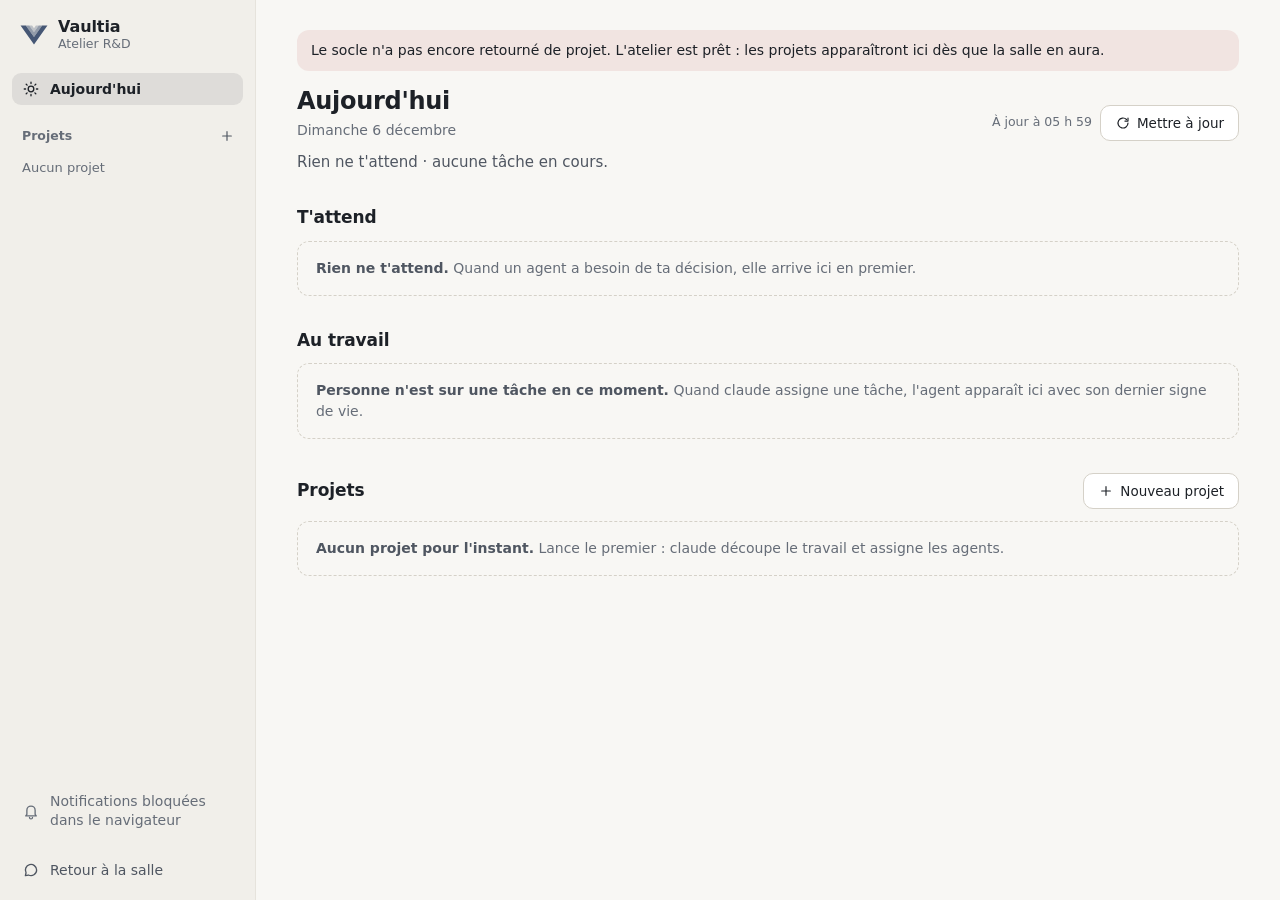
==== commit 60a321a0: "Atelier v3 : trancher depuis l'accueil, direct, notifications, bac à sable Pistes 4, 6, 7, 8 et 9 ac" ====
--- a/static/atelier.html
+++ b/static/atelier.html
@@ -11,7 +11,7 @@
 <link rel="icon" type="image/svg+xml" href="/static/icons/icone.svg">
 <link rel="apple-touch-icon" href="/static/icons/apple-touch-icon.png">
 <link rel="preload" href="/static/fonts/source-serif-4-normal.woff2" as="font" type="font/woff2" crossorigin>
-<link rel="stylesheet" href="/static/atelier.css?v=3">
+<link rel="stylesheet" href="/static/atelier.css?v=4">
 </head>
 <body>
 <!-- Atelier v3 : accueil « Aujourd'hui » (ce qui t'attend, qui travaille, projets), page projet avec frise
@@ -36,6 +36,7 @@
       <div class="rail-h"><span>Projets</span><button class="ibtn petit" type="button" data-act="nouveau-projet" aria-label="Nouveau projet"><svg viewBox="0 0 24 24" aria-hidden="true"><path d="M12 5.5v13M5.5 12h13"/></svg></button></div>
       <div id="rail-proj"></div>
     </div>
+    <button class="it rail-notifs" id="notifs" type="button" data-act="notifs" aria-pressed="false" hidden><svg viewBox="0 0 24 24" aria-hidden="true"><path d="M6.5 16.5V11a5.5 5.5 0 0 1 11 0v5.5l1.5 2h-14Z"/><path d="M10 20.5a2 2 0 0 0 4 0"/></svg><span>Activer les notifications</span></button>
     <a class="it rail-salle" href="/"><svg viewBox="0 0 24 24" aria-hidden="true"><path d="M19.5 12a7.5 7.5 0 0 1-10.9 6.7L4.5 19.5l.9-3.8A7.5 7.5 0 1 1 19.5 12Z"/></svg><span>Retour à la salle</span></a>
   </aside>
 
@@ -162,6 +163,6 @@
 <dialog class="fiche" id="fiche" aria-labelledby="fiche-t"><div id="fiche-c" tabindex="-1"></div></dialog>
 <div class="toast" id="toast" role="status" hidden></div>
 <script type="module" src="/static/three-viewer.js?v=2"></script>
-<script type="module" src="/static/atelier.js?v=9"></script>
+<script type="module" src="/static/atelier.js?v=10"></script>
 </body>
 </html>
--- a/static/atelier.css
+++ b/static/atelier.css
@@ -3,7 +3,7 @@
    sombre le soir. Deux pages : « Aujourd'hui » (ce qui t'attend, qui travaille, projets) et la page projet
    (frise des étapes, tableau des tâches par état, pièces, historique, livrables). */
 :root{
-  --v-paper:#f8f7f4;--v-rail:#f1efea;--v-surface:#fff;--v-code:#f0eee9;
+  --v-paper:#f8f7f4;--v-rail:#f1efea;--v-surface:#fff;--v-code:#f0eee9;--v-bubble:#edebe6;
   --v-hover:rgba(29,33,39,.05);--v-active:rgba(29,33,39,.085);
   --v-ink:#1d2127;--v-ink-2:#4f5661;--v-ink-3:#666d78;--v-line:#e6e3dc;--v-line-2:#d5d1c8;
   --v-slate:#465775;--v-slate-hover:#3a4964;--v-slate-soft:rgba(70,87,117,.09);--v-slate-line:rgba(70,87,117,.3);
@@ -24,7 +24,7 @@
   color-scheme:light;
 }
 @media (prefers-color-scheme:dark){:root:not([data-theme="light"]){
-  --v-paper:#1e1e1c;--v-rail:#191917;--v-surface:#2a2a27;--v-code:#252523;
+  --v-paper:#1e1e1c;--v-rail:#191917;--v-surface:#2a2a27;--v-code:#252523;--v-bubble:#32322e;
   --v-hover:rgba(236,234,229,.06);--v-active:rgba(236,234,229,.1);
   --v-ink:#ecebe6;--v-ink-2:#bab6ae;--v-ink-3:#9c9891;--v-line:#34342f;--v-line-2:#45443f;
   --v-slate:#aebbd7;--v-slate-hover:#c2cde3;--v-slate-soft:rgba(174,187,215,.11);--v-slate-line:rgba(174,187,215,.32);
@@ -40,7 +40,7 @@
   color-scheme:dark;
 }}
 :root[data-theme="dark"]{
-  --v-paper:#1e1e1c;--v-rail:#191917;--v-surface:#2a2a27;--v-code:#252523;
+  --v-paper:#1e1e1c;--v-rail:#191917;--v-surface:#2a2a27;--v-code:#252523;--v-bubble:#32322e;
   --v-hover:rgba(236,234,229,.06);--v-active:rgba(236,234,229,.1);
   --v-ink:#ecebe6;--v-ink-2:#bab6ae;--v-ink-3:#9c9891;--v-line:#34342f;--v-line-2:#45443f;
   --v-slate:#aebbd7;--v-slate-hover:#c2cde3;--v-slate-soft:rgba(174,187,215,.11);--v-slate-line:rgba(174,187,215,.32);
@@ -109,7 +109,12 @@
 .rail .it span{flex:1 1 auto;min-width:0}
 .rail-h{display:flex;align-items:center;justify-content:space-between;padding:0 4px 4px 10px;font:600 12.5px/1.2 var(--v-ui);color:var(--v-ink-3)}
 .rail-sec{display:flex;flex-direction:column;gap:1px}
+.rail-notifs{margin-top:auto;border:0;background:none;text-align:left}
+.rail-notifs + .rail-salle{margin-top:0}
 .rail-salle{margin-top:auto}
+.rail-notifs[aria-pressed="true"]{color:var(--v-ink)}
+.rail-notifs[aria-pressed="true"] svg{color:var(--v-slate)}
+.rail-notifs[data-etat="refusees"],.rail-notifs[data-etat="non-securise"]{color:var(--v-ink-3)}
 .proj{display:flex;align-items:center;gap:8px;width:100%;padding:7px 8px 7px 10px;border:0;border-radius:9px;background:none;text-align:left;color:var(--v-ink-2);text-decoration:none;font:500 14px/1.3 var(--v-ui);transition:background-color 140ms var(--v-ease),color 140ms var(--v-ease)}
 .proj:hover{background:var(--v-hover);color:var(--v-ink)}
 .proj[aria-current="page"]{background:var(--v-active);color:var(--v-ink);font-weight:600}
@@ -356,7 +361,7 @@
 .fiche .fc p{margin:0;white-space:pre-wrap;overflow-wrap:anywhere}
 .fiche .prose{font:400 16px/1.6 var(--v-read);color:var(--v-ink)}
 .fiche .ff{position:sticky;bottom:0;margin:8px -24px -28px;padding:14px 24px calc(14px + env(safe-area-inset-bottom,0px));background:var(--v-surface);border-top:1px solid var(--v-line)}
-.fiche .ff .btn{width:100%}
+.fiche .ff > .btn{width:100%}
 .fhist{list-style:none;margin:4px 0 0;padding:0;display:flex;flex-direction:column;gap:10px;font-size:14px}
 .fhist li{display:grid;grid-template-columns:96px minmax(0,1fr);gap:10px;overflow-wrap:anywhere}
 .fhist time{color:var(--v-ink-3);font-size:12.5px;font-variant-numeric:tabular-nums;white-space:nowrap;padding-top:2px}
@@ -478,3 +483,87 @@
 @media (prefers-reduced-motion:reduce){
   *,*::before,*::after{transition-duration:0s!important;animation:none!important}
 }
+
+/* ---------- conversation d'une tâche (dans la fiche) ---------- */
+.sr{position:absolute;width:1px;height:1px;overflow:hidden;clip:rect(0 0 0 0);white-space:nowrap}
+.fiche-modes{display:flex;gap:6px;margin-top:12px}
+.fiche-modes button{min-height:32px;padding:5px 13px;border-radius:999px;border:1px solid var(--v-line-2);background:none;color:var(--v-ink-2);font:500 13.5px/1.2 var(--v-ui);transition:background-color 140ms var(--v-ease),color 140ms var(--v-ease),border-color 140ms var(--v-ease)}
+.fiche-modes button:hover{color:var(--v-ink);border-color:var(--v-ink-3)}
+.fiche-modes button[aria-selected="true"]{background:var(--v-slate-soft);border-color:var(--v-slate-line);color:var(--v-ink);font-weight:600}
+.conv{display:flex;flex-direction:column;gap:22px;padding:18px 0 10px;min-height:40vh}
+.conv-vide{padding:16px 18px;border-radius:12px;border:1px dashed var(--v-line-2);color:var(--v-ink-3);font-size:14px}
+.conv-vide b{color:var(--v-ink-2);font-weight:600}
+.plus-ancien{align-self:center}
+.cm{display:flex;flex-direction:column;gap:6px;min-width:0}
+.cm-h{display:flex;flex-wrap:wrap;align-items:center;gap:4px 8px;font:400 12.5px/1.3 var(--v-ui);color:var(--v-ink-3);font-variant-numeric:tabular-nums}
+.cm-h > span:first-child:not(.ag){font-weight:600;color:var(--v-ink-2)}
+.cm-id{font-size:11.5px}
+.cm-rep{font-size:12px}
+.cm-prose{font-size:15.5px}
+.cm-prose > :first-child{margin-top:0}
+.cm-prose > :last-child{margin-bottom:0}
+.cm.moi{align-self:flex-end;align-items:flex-end;max-width:min(88%,32rem)}
+.cm-texte{padding:10px 16px;border-radius:20px;background:var(--v-bubble);font:400 15px/1.5 var(--v-ui);overflow-wrap:anywhere}
+.cm.decision .cm-prose,.cm.decision > .cm-choix,.cm.decision > .cm-resolu{background:none}
+.cm.decision{padding:14px 16px 16px;border-radius:16px;background:var(--v-slate-inset);border:1px solid color-mix(in srgb,var(--v-slate) 42%,transparent)}
+.cm-choix{display:flex;flex-direction:column;gap:8px;margin-top:8px}
+.cm-choix .btn{justify-content:flex-start;min-height:44px;padding:10px 14px;border-radius:12px;white-space:normal;text-align:left;font-size:15px;box-shadow:var(--v-shadow-sm)}
+.cm-choix .btn:hover{border-color:var(--v-slate)}
+.cm-resolu{margin-top:6px;padding:8px 12px;border-radius:10px;background:var(--v-hover);font-size:14px;color:var(--v-ink-2)}
+.cm-resolu b{color:var(--v-ink)}
+.cm-sys{align-self:center;max-width:90%;font-size:12.5px;color:var(--v-ink-3);text-align:center}
+.cm-pj{display:flex;flex-wrap:wrap;gap:6px}
+.cm-img{display:block;max-width:min(100%,280px);max-height:240px;border-radius:12px;border:1px solid var(--v-line)}
+.mention{padding:0 3px;border-radius:6px;background:var(--v-slate-soft);color:var(--v-slate);font-weight:600;font-size:.92em}
+.liv-md a .mention,.cm-texte a .mention{background:none}
+.conv-pied{display:flex;flex-direction:column;gap:8px}
+.reflechit{display:flex;flex-wrap:wrap;align-items:center;gap:6px 10px;font:500 13px var(--v-ui);color:var(--v-ink-3)}
+.reflechit .ag{color:color-mix(in srgb,var(--c,var(--v-ink-3)) 58%,var(--v-ink))}
+.souffle{animation:vt-souffle 1.6s ease-in-out infinite}
+@keyframes vt-souffle{0%,100%{transform:scale(.72);opacity:.45}50%{transform:scale(1);opacity:1}}
+.conv-mentions{display:flex;gap:6px;overflow-x:auto;scrollbar-width:none;padding-bottom:1px}
+.conv-mentions::-webkit-scrollbar{display:none}
+.mtn{flex:none;min-height:30px;padding:4px 11px;border-radius:999px;border:1px solid var(--v-line-2);background:none;color:var(--v-ink-2);font:500 12.5px/1.2 var(--v-ui);white-space:nowrap;transition:background-color 140ms var(--v-ease),color 140ms var(--v-ease),border-color 140ms var(--v-ease)}
+.mtn:hover{border-color:var(--v-ink-3);color:var(--v-ink)}
+.mtn[aria-pressed="true"]{background:var(--v-slate-soft);border-color:var(--v-slate-line);color:var(--v-slate);font-weight:600}
+.conv-pj{display:flex;flex-wrap:wrap;gap:6px}
+.conv-pj .chip{display:inline-flex;align-items:center;gap:2px;padding-right:2px}
+.composer{display:flex;flex-direction:column;gap:4px;padding:8px 8px 6px 14px;border:1px solid var(--v-line-2);border-radius:22px;background:var(--v-surface);box-shadow:var(--v-shadow);transition:border-color 200ms var(--v-ease)}
+.composer:focus-within{border-color:var(--v-slate-line)}
+.composer textarea{width:100%;min-height:26px;max-height:200px;padding:4px 0;border:0;outline:none;resize:none;background:none;color:var(--v-ink);font:16px/1.5 var(--v-ui)}
+.composer textarea::placeholder{color:var(--v-ink-3)}
+.composer textarea:focus-visible{box-shadow:none}
+.composer-b{display:flex;align-items:center;gap:4px}
+.composer-b label.ibtn{cursor:pointer}
+.lien-salle{display:inline-flex;align-items:center;gap:5px;padding:6px 8px;border-radius:9px;font-size:12.5px;color:var(--v-ink-3);text-decoration:none}
+.lien-salle svg{width:15px;height:15px}
+.lien-salle:hover{background:var(--v-hover);color:var(--v-ink)}
+.envoyer{display:grid;place-items:center;width:36px;height:36px;margin-left:auto;border:0;border-radius:50%;background:var(--v-slate);color:var(--v-on-slate);box-shadow:var(--v-shadow-sm);transition:background-color 140ms var(--v-ease),opacity 140ms var(--v-ease)}
+.envoyer svg{width:18px;height:18px;stroke-width:2}
+.envoyer:hover{background:var(--v-slate-hover)}
+.envoyer:active{transform:scale(.94)}
+.envoyer:disabled{opacity:.3;cursor:default;transform:none}
+@media (max-width:820px){
+  .cm-prose{font-size:16px}
+  .fiche .ff.conv-pied{padding-top:10px}
+}
+/* Tableaux des agents dans une colonne étroite : ils gardent une largeur lisible et défilent à l'horizontale. */
+.cm-prose .liv-tbl{width:max-content;min-width:100%}
+.cm-prose .liv-tbl th,.cm-prose .liv-tbl td{min-width:6rem;max-width:22rem}
+.cm-prose .liv-tblw{margin:10px 0;border:1px solid var(--v-line);border-radius:10px}
+.cm-prose .liv-tbl tr:last-child td{border-bottom:0}
+
+/* Piste 6 : trancher depuis l'accueil — les choix de la dernière carte de décision, sous la ligne. */
+.ligne-choix{grid-column:1/-1;display:flex;flex-wrap:wrap;align-items:center;gap:6px 8px;margin-top:8px}
+.ligne-choix .btn{min-height:38px;background:var(--v-surface);white-space:normal;text-align:left}
+.ligne-choix .btn.pri{background:var(--v-slate)}
+.ligne-choix .btn:hover{border-color:var(--v-slate)}
+.ligne-choix .cap{margin:0}
+.ligne-q{flex-basis:100%;font-size:13.5px;color:var(--v-ink-2)}
+.ligne-q .ag{font-size:13px}
+/* Piste 8 : indicateur « En direct » (flux ouvert). */
+.maj.direct-on{display:inline-flex;align-items:center;gap:6px;color:var(--v-ink-2)}
+.maj.direct-on::before{content:"";width:7px;height:7px;border-radius:50%;background:var(--v-success)}
+@media (max-width:820px){
+  .ligne-choix .btn{flex:1 1 100%;min-height:44px;justify-content:flex-start}
+}
